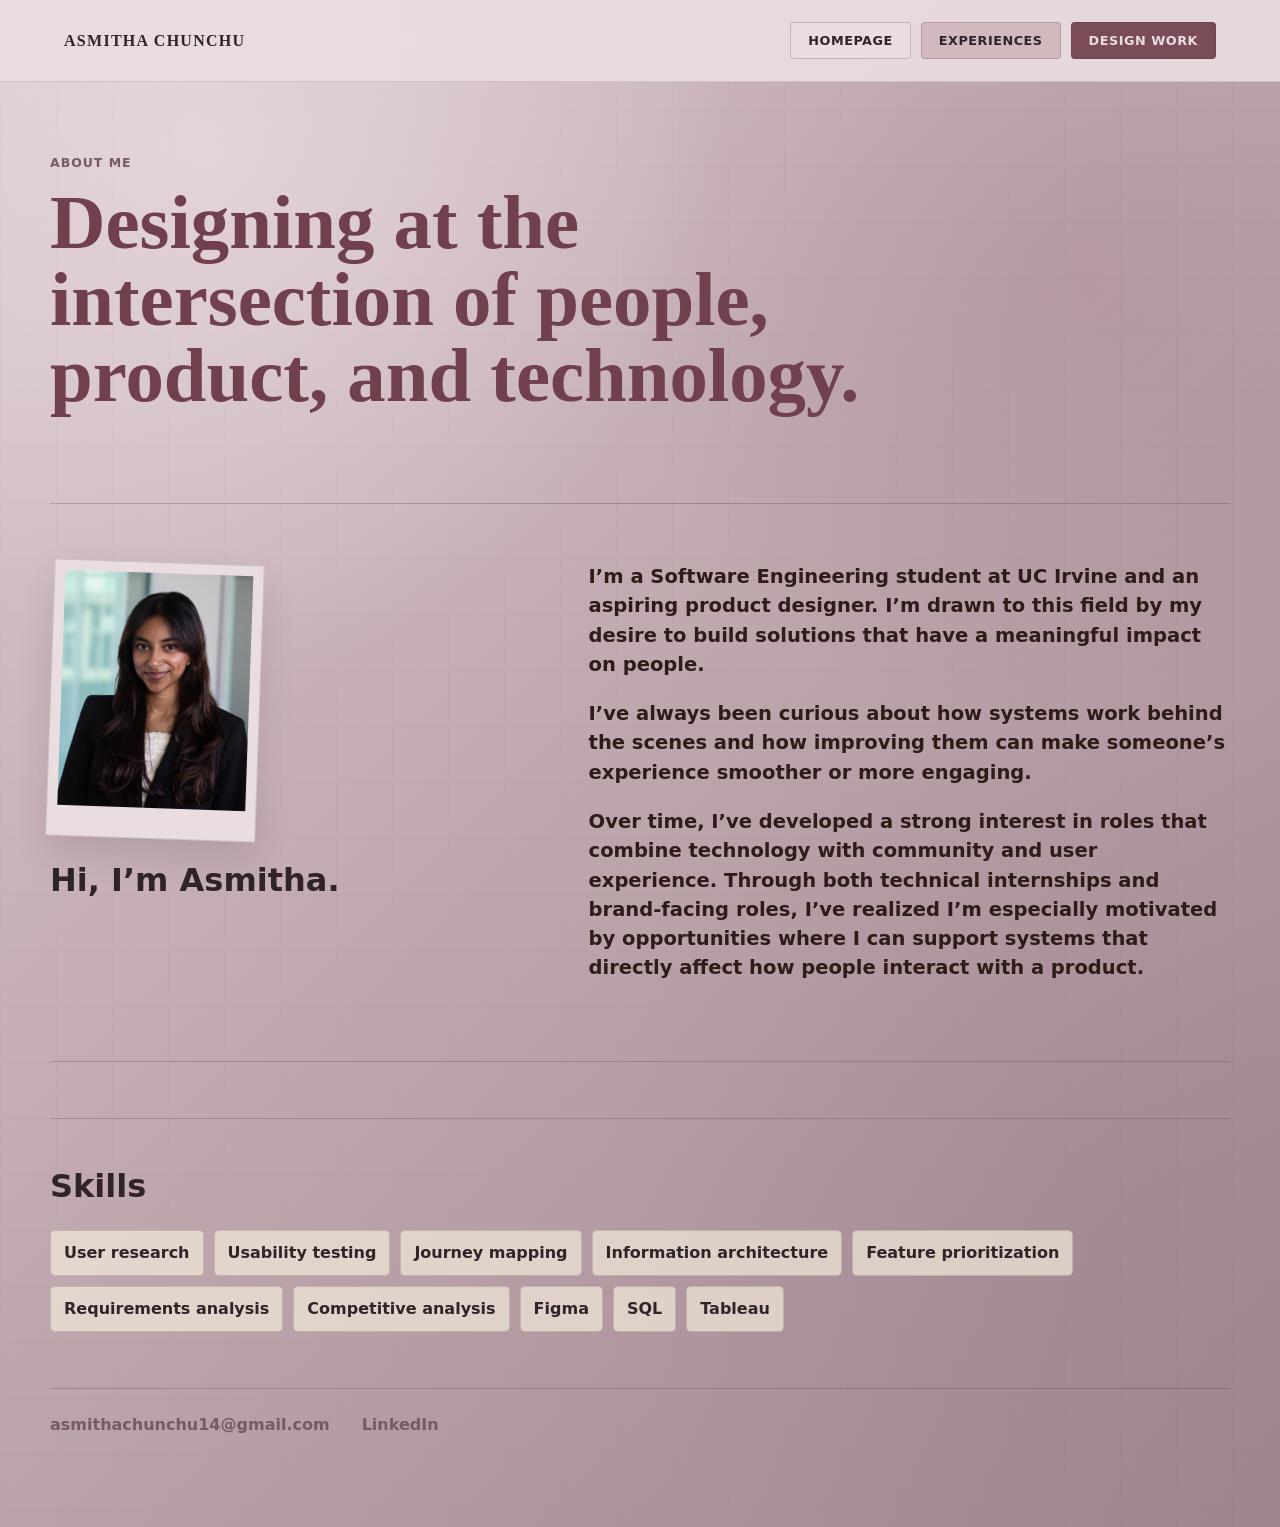
==== about.html @ ef776d5c "Initial portfolio site" ====
<!doctype html>
<html lang="en">
  <head>
    <meta charset="utf-8">
    <meta name="viewport" content="width=device-width, initial-scale=1">
    <title>About Me | Asmitha Chunchu</title>
    <meta name="description" content="About Asmitha Chunchu, product designer and software engineering student.">
    <link rel="stylesheet" href="styles.css">
  </head>
  <body>
    <header class="site-header" aria-label="Primary navigation">
      <a class="brand" href="index.html">Asmitha Chunchu</a>
      <nav>
        <a href="index.html">Homepage</a>
        <a href="experiences.html">Experiences</a>
        <a href="gallery.html">Design Work</a>
      </nav>
    </header>

    <main class="page-shell">
      <section class="page-hero">
        <p class="eyebrow">About Me</p>
        <h1>Designing at the intersection of people, product, and technology.</h1>
      </section>

      <section class="two-column">
        <div class="about-intro">
          <figure class="about-photo">
            <img src="assets/asmitha-chunchu-headshot.jpg" alt="Headshot of Asmitha Chunchu.">
          </figure>
          <h2>Hi, I’m Asmitha.</h2>
        </div>
        <div class="stacked-copy">
          <p>
            I’m a Software Engineering student at UC Irvine and an aspiring product designer. I’m drawn to this field
            by my desire to build solutions that have a meaningful impact on people.
          </p>
          <p>
            I’ve always been curious about how systems work behind the scenes and how improving them can make
            someone’s experience smoother or more engaging.
          </p>
          <p>
            Over time, I’ve developed a strong interest in roles that combine technology with community and user
            experience. Through both technical internships and brand-facing roles, I’ve realized I’m especially
            motivated by opportunities where I can support systems that directly affect how people interact with a
            product.
          </p>
        </div>
      </section>

      <section class="content-band">
        <h2>Skills</h2>
        <div class="skill-grid" aria-label="Skills">
          <span>User research</span>
          <span>Usability testing</span>
          <span>Journey mapping</span>
          <span>Information architecture</span>
          <span>Feature prioritization</span>
          <span>Requirements analysis</span>
          <span>Competitive analysis</span>
          <span>Figma</span>
          <span>SQL</span>
          <span>Tableau</span>
        </div>
      </section>

      <section class="contact-line" aria-label="Contact links">
        <a href="mailto:asmithachunchu14@gmail.com">asmithachunchu14@gmail.com</a>
        <a href="https://linkedin.com/in/asmithachunchu/">LinkedIn</a>
      </section>
    </main>
  </body>
</html>
---- styles.css ----
:root {
  --ink: #30242a;
  --muted: #765b64;
  --paper: #d2bec2;
  --panel: #eadde0;
  --folder: #bfa1a8;
  --line: #92727b;
  --tab-one: #eadde0;
  --tab-two: #b48d96;
  --tab-three: #806a72;
  --cherry: #70404c;
  --display: Didot, "Bodoni 72 Display", "Bodoni 72", "Bodoni 72 Oldstyle", Georgia, ui-serif, serif;
  --sage: #777061;
  --blue: #aa99a0;
  --coral: #9d6672;
  --pink: #b48d96;
  --tape: rgba(74, 47, 58, 0.26);
  --cream: #eadde0;
  --espresso: #30242a;
  --taupe: #967984;
}

* {
  box-sizing: border-box;
}

html {
  min-height: 100%;
}

body {
  min-height: 100vh;
  margin: 0;
  background:
    radial-gradient(circle at 16% 10%, rgba(238, 226, 229, 0.58), transparent 30%),
    radial-gradient(circle at 84% 18%, rgba(133, 92, 103, 0.18), transparent 28%),
    radial-gradient(circle at 86% 78%, rgba(128, 106, 114, 0.14), transparent 31%),
    linear-gradient(90deg, rgba(58, 54, 39, 0.018) 1px, transparent 1px),
    linear-gradient(0deg, rgba(58, 54, 39, 0.014) 1px, transparent 1px),
    linear-gradient(135deg, #dccbd0 0%, #bfa7ae 48%, #9f858e 100%);
  background-size: auto, auto, auto, 56px 56px, 56px 56px, auto;
  color: var(--ink);
  font-family: Inter, ui-sans-serif, system-ui, -apple-system, BlinkMacSystemFont, "Segoe UI", sans-serif;
  font-weight: 520;
  line-height: 1.5;
}

body.experiences-page {
  background:
    radial-gradient(circle at 14% 14%, rgba(238, 226, 229, 0.5), transparent 28%),
    radial-gradient(circle at 82% 20%, rgba(133, 92, 103, 0.16), transparent 30%),
    radial-gradient(circle at 78% 82%, rgba(109, 69, 82, 0.18), transparent 34%),
    linear-gradient(120deg, rgba(205, 179, 186, 0.52), rgba(222, 207, 211, 0.86) 48%, rgba(145, 119, 128, 0.42)),
    linear-gradient(90deg, rgba(58, 54, 39, 0.018) 1px, transparent 1px),
    linear-gradient(0deg, rgba(58, 54, 39, 0.014) 1px, transparent 1px),
    #cdbbc1;
  background-size: auto, auto, auto, auto, 56px 56px, 56px 56px, auto;
}

body.experiences-page::before {
  position: fixed;
  inset: 0;
  z-index: -1;
  pointer-events: none;
  background:
    linear-gradient(90deg, rgba(234, 221, 224, 0.3), transparent 22%, rgba(128, 106, 114, 0.06) 78%),
    repeating-linear-gradient(0deg, rgba(43, 27, 23, 0.026) 0 1px, transparent 1px 6px);
  mix-blend-mode: multiply;
  content: "";
}

a {
  color: inherit;
  text-decoration: none;
}

.site-header {
  position: fixed;
  z-index: 10;
  top: 0;
  left: 0;
  right: 0;
  display: flex;
  align-items: center;
  justify-content: space-between;
  gap: 24px;
  padding: 22px clamp(22px, 5vw, 72px);
  background: rgba(234, 221, 224, 0.92);
  border-bottom: 1px solid rgba(58, 54, 39, 0.14);
  backdrop-filter: blur(18px);
}

.brand {
  font-family: var(--display);
  font-size: 1rem;
  font-weight: 900;
  letter-spacing: 0.08em;
  text-transform: uppercase;
}

nav {
  display: flex;
  align-items: center;
  justify-content: flex-end;
  gap: 10px;
  color: var(--ink);
  font-family: Inter, ui-sans-serif, system-ui, -apple-system, BlinkMacSystemFont, "Segoe UI", sans-serif;
  font-size: 0.8rem;
  font-weight: 660;
  letter-spacing: 0.04em;
  text-transform: uppercase;
}

nav a {
  position: relative;
  min-height: 34px;
  display: inline-flex;
  align-items: center;
  padding: 8px 17px;
  border: 1px solid rgba(58, 54, 39, 0.22);
  border-radius: 4px;
  background: rgba(234, 221, 224, 0.66);
  white-space: nowrap;
}

nav a[href="index.html"] {
  background: rgba(234, 221, 224, 0.74);
}

nav a[href="experiences.html"] {
  background: rgba(180, 141, 150, 0.42);
}

nav a[href="gallery.html"] {
  background: rgba(112, 64, 76, 0.92);
}

nav a[href="gallery.html"] {
  color: var(--cream);
}

nav a::after {
  display: none;
}

nav a:hover,
nav a.active {
  transform: translateY(-1px);
  filter: brightness(1.06);
}

.home-shell {
  width: 100%;
  margin: 0 auto;
  padding: 74px 0 72px;
}

.home-intro {
  position: relative;
  display: grid;
  grid-template-columns: minmax(0, 1.18fr) minmax(280px, 0.72fr);
  align-items: center;
  justify-content: center;
  gap: clamp(14px, 2vw, 28px);
  min-height: clamp(500px, calc(72vh - 58px), 640px);
  padding: clamp(42px, 5vw, 66px) clamp(24px, 6vw, 82px) clamp(38px, 5vw, 62px);
  isolation: isolate;
  overflow: hidden;
}

.home-intro::after {
  position: absolute;
  z-index: 2;
  left: clamp(24px, 7vw, 96px);
  right: clamp(24px, 7vw, 96px);
  top: clamp(26px, 4vw, 52px);
  bottom: clamp(22px, 4vw, 48px);
  height: auto;
  border-top: 1px solid rgba(154, 109, 101, 0.2);
  border-bottom: 1px solid rgba(154, 109, 101, 0.2);
  background: transparent;
  content: "";
}

.home-intro::before {
  position: absolute;
  z-index: 1;
  right: clamp(18px, 6vw, 96px);
  bottom: clamp(52px, 8vw, 108px);
  width: clamp(260px, 32vw, 470px);
  aspect-ratio: 1;
  border-radius: 52% 48% 48% 52%;
  background:
    radial-gradient(circle at 35% 28%, rgba(241, 234, 220, 0.62), transparent 28%),
    rgba(169, 111, 80, 0.18);
  content: "";
}

.intro-copy {
  position: relative;
  z-index: 4;
  grid-column: auto;
  max-width: 760px;
  min-width: 0;
  align-self: center;
  display: grid;
  align-content: start;
  padding: 0;
  border: 0;
  background: transparent;
  box-shadow: none;
  backdrop-filter: none;
}

.hero-kicker {
  margin: 0 0 16px;
  color: #8a685e;
  font-size: 0.72rem;
  font-weight: 850;
  letter-spacing: 0.18em;
  text-transform: uppercase;
}

.intro-copy h1 {
  margin: 0;
  font-family: var(--display);
  font-size: clamp(3.65rem, 6.8vw, 7.75rem);
  font-weight: 620;
  line-height: 0.84;
  letter-spacing: 0;
  text-transform: uppercase;
  color: var(--cherry);
  white-space: normal;
  text-wrap: balance;
}

.title-line {
  width: fit-content;
  margin: 14px 0 0;
  padding: 8px 0;
  color: #8a685e;
  font-family: Inter, ui-sans-serif, system-ui, -apple-system, BlinkMacSystemFont, "Segoe UI", sans-serif;
  font-size: clamp(1rem, 1.6vw, 1.32rem);
  font-weight: 760;
  letter-spacing: 0.18em;
  text-transform: uppercase;
}

.intro-about {
  display: grid;
  grid-template-columns: repeat(2, minmax(220px, 1fr));
  gap: clamp(14px, 2vw, 26px);
  max-width: none;
  margin: clamp(20px, 3vw, 34px) 0 0;
  padding: clamp(18px, 2.4vw, 26px) clamp(22px, 3vw, 34px);
  border: 1px solid rgba(244, 239, 231, 0.28);
  border-radius: 0 80px 0 0;
  background:
    linear-gradient(135deg, rgba(154, 109, 101, 0.9), rgba(116, 123, 95, 0.42)),
    rgba(154, 109, 101, 0.82);
  color: var(--cream);
  box-shadow: 13px 16px 30px rgba(42, 35, 24, 0.16);
}

.intro-about p {
  margin: 0;
  color: rgba(244, 239, 231, 0.94);
  font-size: clamp(0.92rem, 1.08vw, 1rem);
  font-weight: 620;
  overflow-wrap: normal;
  word-break: normal;
}

.headshot-polaroid {
  position: relative;
  z-index: 3;
  grid-column: auto;
  justify-self: center;
  align-self: center;
  width: min(375px, 30vw);
  min-width: 300px;
  margin: 0;
  padding: 0;
  overflow: hidden;
  background: transparent;
  border: 0;
  border-radius: 44% 44% 44% 8px;
  box-shadow: 0 18px 36px rgba(49, 40, 35, 0.16);
  transform: rotate(0deg);
  display: flex;
}

.headshot-polaroid::before {
  display: none;
}

.headshot-polaroid img {
  width: 100%;
  height: 100%;
  min-height: clamp(370px, 46vh, 510px);
  display: block;
  object-fit: cover;
  object-position: 50% 22%;
  border-radius: inherit;
}

.hero-visual-collage {
  position: absolute;
  z-index: 1;
  left: 50%;
  top: 0;
  bottom: 0;
  width: 100vw;
  transform: translateX(-50%);
  pointer-events: none;
  overflow: hidden;
  background:
    linear-gradient(90deg, rgba(241, 234, 220, 0.58) 0 49%, rgba(169, 111, 80, 0.08) 49% 51%, transparent 51%),
    radial-gradient(ellipse at 16% 92%, rgba(116, 123, 95, 0.14) 0 17%, transparent 45%),
    radial-gradient(ellipse at 88% 24%, rgba(241, 234, 220, 0.5) 0 18%, transparent 44%),
    radial-gradient(ellipse at 80% 82%, rgba(185, 144, 127, 0.2) 0 16%, transparent 43%),
    linear-gradient(180deg, rgba(241, 234, 220, 0.34), transparent 42%),
    linear-gradient(135deg, #ddd3c0 0%, #c9b89c 52%, #b8ad94 100%);
  filter: none;
  opacity: 1;
}

.hero-visual-collage::before {
  position: absolute;
  left: 7%;
  right: 7%;
  top: 11%;
  bottom: 12%;
  border: 1px solid rgba(154, 109, 101, 0.16);
  border-radius: 0;
  background:
    radial-gradient(circle at 14% 22%, rgba(169, 111, 80, 0.16) 0 2px, transparent 3px) 0 0 / 42px 42px,
    linear-gradient(115deg, transparent 0 48%, rgba(154, 109, 101, 0.08) 48.2% 48.55%, transparent 48.75%);
  opacity: 0.62;
  content: "";
}

.hero-visual-collage::after {
  position: absolute;
  inset: 0;
  background:
    radial-gradient(circle at 50% 50%, transparent 0 42%, rgba(43, 38, 27, 0.05) 100%),
    linear-gradient(90deg, rgba(116, 123, 95, 0.07), transparent 22%, transparent 78%, rgba(200, 164, 173, 0.16));
  content: "";
}

.collage-cut {
  position: absolute;
  z-index: 2;
  display: none;
  background-repeat: no-repeat;
  filter: sepia(0.18) saturate(0.9) contrast(0.94);
  mix-blend-mode: soft-light;
  pointer-events: none;
  transform: rotate(var(--r, 0deg)) scale(var(--s, 1));
  transform-origin: center;
}

.cut-ribbon,
.cut-swan,
.cut-wax,
.cut-orchid,
.cut-button,
.cut-hibiscus,
.cut-clip,
.cut-kiss {
  background-image: url("assets/vintage-cream-elements.png");
  background-size: 960px auto;
}

.cut-bow,
.cut-lips,
.cut-pomegranate,
.cut-cherries,
.cut-phone,
.cut-camera,
.cut-heart,
.cut-dice,
.cut-film,
.cut-star,
.cut-record,
.cut-lipstick {
  background-image: url("assets/vintage-red-elements.png");
  background-size: 980px auto;
}

.cut-ribbon {
  left: -1vw;
  top: -4%;
  width: 240px;
  height: 335px;
  background-position: -18px -8px;
  opacity: 0.3;
  --s: 1.12;
  --r: -12deg;
}

.cut-swan {
  left: 27vw;
  top: 3%;
  width: 235px;
  height: 150px;
  background-position: -255px -28px;
  opacity: 0.2;
  --s: 1.08;
  --r: 5deg;
}

.cut-wax {
  right: 16vw;
  top: -1%;
  width: 170px;
  height: 175px;
  background-position: -702px -34px;
  opacity: 0.32;
  --s: 1.1;
  --r: 8deg;
}

.cut-orchid {
  right: -1vw;
  top: 14%;
  width: 310px;
  height: 292px;
  background-position: -514px -266px;
  opacity: 0.4;
  --s: 1.08;
  --r: -7deg;
}

.cut-button {
  left: 5vw;
  bottom: 16%;
  width: 160px;
  height: 160px;
  background-position: -45px -546px;
  opacity: 0.46;
  --s: 1.12;
  --r: 10deg;
}

.cut-hibiscus {
  left: 32vw;
  bottom: -1%;
  width: 250px;
  height: 200px;
  background-position: -338px -538px;
  opacity: 0.38;
  --s: 1.1;
  --r: -8deg;
}

.cut-clip {
  right: 32vw;
  bottom: 3%;
  width: 158px;
  height: 190px;
  background-position: -480px -750px;
  opacity: 0.28;
  --s: 1.12;
  --r: 9deg;
}

.cut-kiss {
  right: 7vw;
  bottom: 6%;
  width: 220px;
  height: 150px;
  background-position: -664px -868px;
  opacity: 0.32;
  --s: 1.08;
  --r: -5deg;
}

.cut-bow {
  left: 12vw;
  top: 10%;
  width: 270px;
  height: 135px;
  background-position: -120px -176px;
  opacity: 0.5;
  --s: 1.08;
  --r: -9deg;
}

.cut-lips {
  left: 43vw;
  top: 4%;
  width: 180px;
  height: 116px;
  background-position: -396px -20px;
  opacity: 0.4;
  --s: 1.06;
  --r: 7deg;
}

.cut-pomegranate {
  right: 2vw;
  top: 2%;
  width: 170px;
  height: 145px;
  background-position: -718px -22px;
  opacity: 0.38;
  --s: 1.08;
  --r: 5deg;
}

.cut-cherries {
  left: 54vw;
  bottom: 7%;
  width: 156px;
  height: 140px;
  background-position: -355px -745px;
  opacity: 0.33;
  --s: 1.1;
  --r: -3deg;
}

.cut-phone {
  right: 19vw;
  bottom: 4%;
  width: 225px;
  height: 175px;
  background-position: -376px -1328px;
  opacity: 0.44;
  --s: 1.12;
  --r: 7deg;
}

.cut-camera {
  right: 3vw;
  bottom: 25%;
  width: 170px;
  height: 110px;
  background-position: -685px -1018px;
  opacity: 0.38;
  --s: 1.08;
  --r: -8deg;
}

.cut-heart {
  left: 1vw;
  top: 31%;
  width: 180px;
  height: 180px;
  background-position: -20px -22px;
  opacity: 0.45;
  --s: 1.12;
  --r: -6deg;
}

.cut-dice {
  left: 10vw;
  bottom: 8%;
  width: 170px;
  height: 170px;
  background-position: -384px -590px;
  opacity: 0.42;
  --s: 1.12;
  --r: 13deg;
}

.cut-film {
  left: -1vw;
  bottom: -2%;
  width: 245px;
  height: 220px;
  background-position: -6px -858px;
  opacity: 0.38;
  --s: 1.08;
  --r: -3deg;
}

.cut-star {
  right: 39vw;
  top: 29%;
  width: 150px;
  height: 130px;
  background-position: -442px -701px;
  opacity: 0.4;
  --s: 1.08;
  --r: 12deg;
}

.cut-record {
  right: 0;
  bottom: -3%;
  width: 205px;
  height: 205px;
  background-position: -690px -1336px;
  opacity: 0.27;
  --s: 1.08;
  --r: -8deg;
}

.cut-lipstick {
  left: 21vw;
  bottom: 23%;
  width: 158px;
  height: 250px;
  background-position: -4px -304px;
  opacity: 0.28;
  --s: 1.08;
  --r: 5deg;
}

.cut-bow-two {
  left: 58vw;
  top: 38%;
  opacity: 0.28;
  --s: 0.82;
  --r: 11deg;
}

.cut-orchid-two {
  left: 18vw;
  bottom: -2%;
  top: auto;
  right: auto;
  opacity: 0.24;
  --s: 0.86;
  --r: 8deg;
}

.cut-lips-two {
  left: 3vw;
  top: 54%;
  opacity: 0.28;
  --s: 0.94;
  --r: -12deg;
}

.cut-button-two {
  right: 10vw;
  left: auto;
  bottom: 10%;
  opacity: 0.29;
  --s: 0.9;
  --r: -7deg;
}

.cut-cherries-two {
  left: 70vw;
  top: 18%;
  opacity: 0.44;
  --s: 0.9;
  --r: 13deg;
}

.cut-wax-two {
  left: 45vw;
  top: 38%;
  right: auto;
  opacity: 0.4;
  --s: 0.88;
  --r: -11deg;
}

.home-cards,
.home-links,
.home-contact {
  width: min(1160px, calc(100% - 44px));
  margin-left: auto;
  margin-right: auto;
}

.home-links,
.home-contact {
  margin-top: 0;
}

.home-about {
  display: grid;
  grid-template-columns: minmax(260px, 0.82fr) minmax(320px, 1fr);
  gap: clamp(28px, 6vw, 78px);
  padding: clamp(34px, 5vw, 58px) 0;
  border-top: 1px solid rgba(58, 54, 39, 0.28);
  border-bottom: 1px solid rgba(58, 54, 39, 0.28);
}

.home-about h2 {
  font-family: var(--display);
  font-size: clamp(1.9rem, 3.5vw, 3.15rem);
  font-weight: 620;
  line-height: 1.04;
  color: var(--cherry);
}

.home-cards {
  position: relative;
  display: grid;
  grid-template-columns: repeat(3, minmax(0, 1fr));
  gap: clamp(16px, 2vw, 24px);
  align-items: stretch;
  margin-top: -2px;
  padding: clamp(34px, 5vw, 56px) 0 clamp(34px, 5vw, 58px);
  background:
    radial-gradient(circle at 18% 18%, rgba(241, 234, 220, 0.7), transparent 28%),
    radial-gradient(circle at 82% 74%, rgba(116, 123, 95, 0.12), transparent 30%),
    linear-gradient(135deg, rgba(241, 234, 220, 0.8), rgba(199, 179, 151, 0.56) 56%, rgba(166, 172, 145, 0.52));
  box-shadow: 0 0 0 100vmax rgba(212, 201, 181, 0.72);
  clip-path: inset(0 -100vmax);
}

.home-cards::before {
  position: absolute;
  z-index: 0;
  left: 50%;
  bottom: clamp(-8px, 1vw, 12px);
  color: rgba(154, 109, 101, 0.08);
  content: "focus";
  font-family: var(--display);
  font-size: clamp(8rem, 18vw, 17rem);
  font-weight: 620;
  line-height: 0.72;
  pointer-events: none;
  transform: translateX(-50%);
}

.band-heading {
  grid-column: 1 / -1;
  position: relative;
  z-index: 1;
  display: grid;
  grid-template-columns: 1fr auto 1fr;
  gap: 18px;
  align-items: center;
  color: var(--cherry);
  margin-bottom: 0;
}

.band-heading span {
  height: 1px;
  background: rgba(154, 109, 101, 0.2);
}

.band-heading p {
  margin: 0;
  font-family: var(--display);
  font-size: clamp(1.1rem, 2vw, 1.7rem);
  font-weight: 400;
  letter-spacing: 0.18em;
  text-transform: uppercase;
}

.folder-card {
  position: relative;
  z-index: 1;
  min-height: 245px;
  display: grid;
  align-content: start;
  padding: clamp(22px, 2.6vw, 30px);
  border: 0;
  border-top: 1px solid rgba(154, 109, 101, 0.24);
  border-radius: 0;
  background: rgba(241, 234, 220, 0.46);
  color: var(--ink);
  box-shadow: none;
  overflow: hidden;
  backdrop-filter: blur(3px);
}

.folder-card:nth-child(2) {
  grid-column: auto;
  min-height: 245px;
}

.folder-card:nth-child(3) {
  grid-column: auto;
  align-self: stretch;
}

.folder-card:nth-child(4) {
  grid-column: auto;
  align-self: stretch;
}

.has-card-media {
  padding-right: 26px;
}

.card-object {
  display: none;
}

.card-object-note {
  aspect-ratio: 0.88;
  background:
    linear-gradient(90deg, rgba(43, 27, 23, 0.08) 1px, transparent 1px) 0 18px / 100% 16px,
    var(--panel);
  transform: rotate(-5deg);
}

.card-object-note::before {
  position: absolute;
  inset: 12px auto auto -18px;
  width: 62px;
  height: 88px;
  background: #a86542;
  z-index: -1;
  transform: rotate(-12deg);
  content: "";
}

.card-object-tv {
  width: clamp(82px, 9vw, 118px);
  aspect-ratio: 1.15;
  border-radius: 12px;
  background:
    radial-gradient(ellipse at 42% 50%, #efe1d1 0 39%, #1f1714 40% 52%, transparent 53%),
    linear-gradient(90deg, #1d1412 0 72%, #32241f 72% 100%);
  transform: rotate(3deg);
}

.card-object-tv::after {
  position: absolute;
  right: 11px;
  top: 28px;
  width: 12px;
  aspect-ratio: 1;
  border-radius: 50%;
  background: #b6926f;
  box-shadow: 0 22px 0 #b6926f;
  content: "";
}

.card-icon,
.link-icon {
  display: inline-grid;
  place-items: center;
  width: 42px;
  aspect-ratio: 1;
  margin-bottom: 18px;
  border: 1px solid rgba(63, 74, 52, 0.38);
  border-radius: 50%;
  background: rgba(63, 74, 52, 0.08);
  color: var(--cherry);
  font-family: var(--display);
  font-size: 1.15rem;
  font-weight: 700;
  line-height: 1;
}

.folder-card .card-icon {
  display: none;
}

.folder-card:nth-child(3) .card-icon {
  border-color: rgba(63, 74, 52, 0.38);
  background: rgba(63, 74, 52, 0.08);
  color: var(--cherry);
}

.folder-card::before {
  display: none;
}

.folder-card:nth-child(2),
.folder-card:nth-child(4) {
  background: rgba(241, 234, 220, 0.48);
  color: var(--ink);
}

.folder-card:nth-child(3) {
  background: rgba(185, 144, 127, 0.3);
  color: var(--ink);
}

.folder-card h2 {
  font-family: var(--display);
  font-size: clamp(1.55rem, 2.2vw, 2.45rem);
  font-weight: 620;
  letter-spacing: 0.02em;
  text-transform: none;
  line-height: 0.98;
  overflow-wrap: normal;
  word-break: normal;
}

.folder-card > p:not(.eyebrow):not(.role) {
  max-width: 100%;
  margin: 18px 0 0;
  color: rgba(37, 35, 24, 0.92);
  font-weight: 630;
  overflow-wrap: normal;
  word-break: normal;
}

.folder-card .eyebrow,
.folder-card .role {
  color: rgba(37, 35, 24, 0.86);
  font-weight: 780;
}

.folder-card:nth-child(2) > p:not(.eyebrow):not(.role),
.folder-card:nth-child(2) .eyebrow,
.folder-card:nth-child(2) .role {
  color: rgba(37, 35, 24, 0.92);
}

.folder-card:nth-child(4) > p:not(.eyebrow):not(.role),
.folder-card:nth-child(4) .eyebrow,
.folder-card:nth-child(4) .role {
  color: rgba(37, 35, 24, 0.92);
}

.folder-card:nth-child(2) .card-icon {
  border-color: rgba(45, 29, 24, 0.26);
  background: rgba(243, 234, 218, 0.28);
  color: var(--cherry);
}

.folder-card:nth-child(3) > p:not(.eyebrow):not(.role),
.folder-card:nth-child(3) .eyebrow,
.folder-card:nth-child(3) .role {
  color: rgba(37, 29, 19, 0.96);
}

.folder-card:nth-child(3) h2 {
  color: #2b2419;
}

.mini-skill-list {
  display: flex;
  flex-wrap: wrap;
  gap: 8px 12px;
  margin-top: 16px;
}

.mini-skill-list span {
  padding: 7px 0;
  border: 0;
  border-bottom: 1px solid rgba(154, 109, 101, 0.2);
  border-radius: 0;
  background: transparent;
  color: var(--ink);
  font-size: 0.86rem;
  font-weight: 820;
  white-space: normal;
}

.home-links {
  display: grid;
  grid-template-columns: minmax(260px, 1fr);
  justify-content: stretch;
  gap: clamp(20px, 4vw, 68px);
  border: 0;
  border-radius: 0;
  overflow: visible;
  position: relative;
  padding: clamp(18px, 3vw, 32px) 0 clamp(24px, 4vw, 40px);
}

.home-links::before {
  display: none;
}

.home-links a {
  display: grid;
  grid-template-columns: auto minmax(150px, 0.28fr) minmax(0, 1fr);
  align-items: center;
  gap: clamp(14px, 3vw, 48px);
  min-height: 76px;
  padding: 18px 0;
  border: 0;
  border-top: 1px solid rgba(154, 109, 101, 0.22);
  border-bottom: 1px solid rgba(154, 109, 101, 0.22);
  border-radius: 0;
  background: transparent;
}

.home-links .link-icon {
  margin-bottom: 0;
}

.home-links a:first-child {
  border-radius: 0;
}

.home-links a:last-child {
  border-left: 0;
  border-radius: 0;
}

.home-links a:hover {
  transform: translateY(-2px);
}

.home-links span {
  font-family: Inter, ui-sans-serif, system-ui, -apple-system, BlinkMacSystemFont, "Segoe UI", sans-serif;
  font-size: 0.8rem;
  font-weight: 860;
  letter-spacing: 0.08em;
  text-transform: uppercase;
  color: var(--cherry);
}

.home-links strong {
  max-width: 100%;
  font-family: var(--display);
  font-size: clamp(1.35rem, 2vw, 1.8rem);
  font-weight: 660;
  letter-spacing: 0.03em;
  line-height: 1.1;
  text-wrap: balance;
}

.home-contact {
  display: grid;
  grid-template-columns: minmax(240px, 0.75fr) minmax(320px, 1fr);
  gap: clamp(24px, 6vw, 72px);
  padding: clamp(28px, 4vw, 48px) 0;
  border-top: 0;
  background: #8d6259;
  box-shadow: 0 0 0 100vmax #8d6259;
  clip-path: inset(0 -100vmax);
  color: var(--cream);
}

.home-contact h2 {
  font-family: var(--display);
  font-size: clamp(2rem, 4vw, 3.4rem);
  font-weight: 600;
  letter-spacing: 0.06em;
  text-transform: uppercase;
}

.contact-list {
  display: grid;
  gap: 12px;
  align-content: center;
}

.contact-list a {
  display: flex;
  align-items: center;
  gap: 12px;
  padding: 14px 0;
  border-bottom: 1px solid rgba(243, 234, 218, 0.24);
  color: var(--cream);
  font-weight: 820;
}

.contact-list span {
  display: inline-grid;
  place-items: center;
  width: 30px;
  aspect-ratio: 1;
  border: 1px solid rgba(243, 234, 218, 0.38);
  border-radius: 50%;
  color: var(--cream);
  font-size: 0.8rem;
  font-weight: 700;
  flex: 0 0 auto;
}

.contact-list a:hover {
  color: #d8c7b7;
}

.earth-home {
  width: 100%;
  padding-top: 78px;
  overflow: hidden;
}

.earth-poster {
  position: relative;
  display: grid;
  grid-template-columns: minmax(0, 0.78fr) minmax(270px, 0.38fr);
  grid-template-rows: auto minmax(190px, auto);
  gap: clamp(18px, 3vw, 38px);
  min-height: clamp(590px, calc(88vh - 78px), 760px);
  padding: clamp(34px, 5vw, 70px) clamp(22px, 6vw, 86px);
  background:
    radial-gradient(circle at 10% 18%, rgba(241, 234, 220, 0.82), transparent 27%),
    radial-gradient(circle at 82% 16%, rgba(154, 109, 101, 0.24), transparent 30%),
    radial-gradient(circle at 70% 82%, rgba(116, 123, 95, 0.16), transparent 30%),
    linear-gradient(135deg, #e1d7c9 0%, #cdb4aa 54%, #b8ad94 100%);
  isolation: isolate;
}

.earth-poster::before {
  position: absolute;
  inset: clamp(22px, 4vw, 48px) clamp(22px, 6vw, 86px);
  z-index: 0;
  border-top: 1px solid rgba(154, 109, 101, 0.24);
  border-bottom: 1px solid rgba(116, 123, 95, 0.2);
  background:
    radial-gradient(circle at 18% 20%, rgba(154, 109, 101, 0.16) 0 2px, transparent 3px) 0 0 / 42px 42px,
    linear-gradient(112deg, transparent 0 62%, rgba(116, 123, 95, 0.08) 62.1% 62.35%, transparent 62.55%);
  content: "";
  pointer-events: none;
}

.earth-poster::after {
  position: absolute;
  z-index: 0;
  right: clamp(-32px, -2vw, -16px);
  bottom: clamp(44px, 7vw, 88px);
  width: clamp(210px, 28vw, 390px);
  aspect-ratio: 1;
  border-radius: 48% 52% 45% 55%;
  background: rgba(154, 109, 101, 0.18);
  content: "";
}

.poster-meta,
.poster-title,
.poster-portrait,
.poster-about {
  position: relative;
  z-index: 1;
  min-width: 0;
}

.poster-meta {
  grid-column: 1 / -1;
  display: flex;
  flex-wrap: wrap;
  justify-content: space-between;
  gap: 10px 24px;
  color: #6b604c;
  font-size: 0.72rem;
  font-weight: 850;
  letter-spacing: 0.16em;
  text-transform: uppercase;
}

.poster-title {
  align-self: end;
  min-width: 0;
}

.poster-title h1 {
  margin: 0;
  color: #8d6259;
  font-family: var(--display);
  font-size: clamp(4.4rem, 9.2vw, 10rem);
  font-weight: 620;
  letter-spacing: 0;
  line-height: 0.78;
  text-transform: uppercase;
  text-wrap: balance;
}

.poster-title .title-line {
  margin-top: clamp(14px, 2vw, 22px);
  color: #6d7658;
}

.poster-portrait {
  grid-column: 2;
  grid-row: 2 / 4;
  align-self: center;
  justify-self: center;
  width: min(360px, 30vw);
  min-width: 270px;
  margin: 0;
  overflow: hidden;
  border-radius: 48% 48% 8px 8px;
  box-shadow: 0 22px 44px rgba(42, 35, 24, 0.18);
}

.poster-portrait img {
  display: block;
  width: 100%;
  height: clamp(420px, 56vh, 610px);
  object-fit: cover;
  object-position: 50% 20%;
}

.poster-about {
  grid-column: 1;
  align-self: end;
  display: grid;
  grid-template-columns: repeat(2, minmax(0, 1fr));
  gap: clamp(14px, 2.4vw, 30px);
  max-width: 820px;
  padding: clamp(18px, 2.6vw, 28px);
  background: rgba(141, 98, 89, 0.9);
  color: var(--cream);
}

.poster-about p {
  margin: 0;
  color: rgba(241, 234, 220, 0.94);
  font-size: clamp(0.94rem, 1.08vw, 1.02rem);
  font-weight: 620;
  overflow-wrap: break-word;
}

.earth-dossier {
  display: grid;
  grid-template-columns: 1.05fr 0.95fr;
  gap: 1px;
  width: min(1160px, calc(100% - 44px));
  margin: 0 auto;
  padding: clamp(28px, 5vw, 56px) 0;
}

.dossier-panel {
  min-width: 0;
  min-height: 210px;
  display: grid;
  align-content: start;
  gap: 12px;
  padding: clamp(22px, 3vw, 34px);
  border-top: 1px solid rgba(154, 109, 101, 0.24);
  background: rgba(241, 234, 220, 0.58);
  color: var(--ink);
}

.dossier-work {
  grid-row: span 2;
  min-height: 360px;
  align-content: end;
  background:
    linear-gradient(135deg, rgba(141, 98, 89, 0.94), rgba(170, 123, 114, 0.82)),
    #8d6259;
  color: var(--cream);
}

.dossier-role {
  background: rgba(199, 179, 151, 0.48);
}

.dossier-focus {
  background: rgba(116, 123, 95, 0.28);
}

.dossier-toolkit {
  grid-column: 1 / -1;
  min-height: 0;
  background: rgba(154, 109, 101, 0.2);
}

.dossier-panel h2 {
  margin: 0;
  font-family: var(--display);
  font-size: clamp(1.7rem, 3vw, 3rem);
  font-weight: 620;
  line-height: 1;
  color: inherit;
  text-wrap: balance;
}

.dossier-panel p {
  margin: 0;
  max-width: 58ch;
  color: rgba(41, 38, 29, 0.92);
  font-weight: 620;
}

.dossier-work p,
.dossier-work span {
  color: rgba(241, 234, 220, 0.9);
}

.dossier-work span {
  margin-top: 12px;
  font-size: 0.78rem;
  font-weight: 850;
  letter-spacing: 0.1em;
  text-transform: uppercase;
}

.dossier-toolkit .mini-skill-list {
  display: grid;
  grid-template-columns: repeat(3, minmax(0, 1fr));
  gap: 10px 18px;
  margin: 0;
}

.earth-contact {
  display: flex;
  flex-wrap: wrap;
  align-items: center;
  justify-content: center;
  gap: 12px clamp(18px, 4vw, 54px);
  padding: clamp(24px, 4vw, 42px) 22px;
  background: #8d6259;
  color: var(--cream);
}

.earth-contact p {
  margin: 0;
  font-family: var(--display);
  font-size: clamp(1.4rem, 2.6vw, 2.6rem);
  font-weight: 620;
}

.earth-contact a {
  font-weight: 780;
  overflow-wrap: anywhere;
}

.royal-home {
  width: 100%;
  padding-top: 78px;
  background:
    radial-gradient(circle at 12% 8%, rgba(180, 141, 150, 0.28), transparent 34%),
    radial-gradient(circle at 86% 20%, rgba(112, 64, 76, 0.2), transparent 30%),
    linear-gradient(180deg, #eadde0 0%, #cbb5bc 44%, #e2d2d7 100%);
  color: #2a261d;
  overflow: hidden;
}

.royal-home h1,
.royal-home h2,
.royal-home p {
  overflow-wrap: break-word;
  word-break: normal;
}

.royal-hero {
  position: relative;
  display: grid;
  grid-template-columns: minmax(0, 0.72fr) minmax(320px, 0.52fr);
  grid-template-rows: auto auto auto;
  column-gap: clamp(20px, 4vw, 70px);
  row-gap: clamp(14px, 2.2vw, 28px);
  min-height: clamp(560px, calc(82vh - 78px), 720px);
  padding: clamp(30px, 4vw, 54px) clamp(24px, 5vw, 64px) 0;
  background:
    linear-gradient(120deg, rgba(74, 47, 58, 0.04) 1px, transparent 1px),
    radial-gradient(circle at 88% 68%, rgba(180, 141, 150, 0.3), transparent 30%),
    radial-gradient(circle at 16% 76%, rgba(122, 120, 92, 0.12), transparent 26%),
    linear-gradient(180deg, rgba(239, 229, 232, 0.9) 0%, rgba(203, 181, 188, 0.9) 100%);
  background-size: 28px 28px, auto, auto, auto;
  isolation: isolate;
}

.royal-topline {
  grid-column: 1 / -1;
  display: grid;
  grid-template-columns: auto 1fr auto;
  align-items: start;
  gap: 18px;
  color: #765b64;
  font-size: 0.72rem;
  font-weight: 760;
  letter-spacing: 0.1em;
  text-transform: uppercase;
}

.royal-topline::before {
  order: 2;
  height: 1px;
  margin-top: 0.55rem;
  background: rgba(118, 91, 100, 0.34);
  content: "";
}

.royal-topline span:last-child {
  order: 3;
  max-width: 210px;
  text-align: right;
}

.royal-hero > h1 {
  grid-column: 1 / 2;
  position: relative;
  z-index: 1;
  margin: 0 0 0 clamp(18px, 2.8vw, 46px);
  max-width: 620px;
  color: #70404c;
  font-family: var(--display);
  font-size: clamp(4.4rem, 8.2vw, 8.7rem);
  font-weight: 620;
  letter-spacing: 0;
  line-height: 0.76;
  text-transform: uppercase;
  white-space: normal;
}

.royal-hero > h1 span {
  display: block;
  white-space: nowrap;
}

.royal-intro {
  position: relative;
  z-index: 3;
  align-self: start;
  max-width: 620px;
  margin-left: clamp(48px, 7vw, 112px);
  padding-top: 0;
}

.royal-intro::before {
  position: absolute;
  left: 0;
  top: 5.8rem;
  bottom: 3.8rem;
  width: 1px;
  background: rgba(112, 64, 76, 0.3);
  content: "";
}

.royal-intro .title-line {
  margin: 0 0 22px;
  padding: 0 0 14px;
  color: #967984;
  font-size: clamp(0.95rem, 1.4vw, 1.25rem);
  letter-spacing: 0.22em;
}

.royal-intro p:not(.title-line):not(.signature) {
  max-width: 470px;
  margin: 0 0 18px 28px;
  color: #2a261d;
  font-size: clamp(0.98rem, 1.3vw, 1.16rem);
  font-weight: 560;
  line-height: 1.45;
}

.royal-quick-notes {
  display: grid;
  grid-template-columns: repeat(2, minmax(0, 1fr));
  gap: 12px;
  margin: 24px 0 0 28px;
}

.royal-quick-notes p {
  min-width: 0;
  margin: 0;
  padding: 14px 16px;
  border: 1px solid rgba(112, 64, 76, 0.14);
  background: rgba(226, 199, 207, 0.62);
  color: #3d3228;
  font-size: 0.82rem;
  font-weight: 680;
  line-height: 1.35;
}

.royal-quick-notes span {
  display: block;
  margin-bottom: 5px;
  color: #967984;
  font-size: 0.68rem;
  font-weight: 840;
  letter-spacing: 0.12em;
  text-transform: uppercase;
}

.signature {
  margin: 0;
  color: #9d6672;
  font-family: "Snell Roundhand", "Brush Script MT", cursive;
  font-size: clamp(2rem, 4vw, 3.3rem);
  font-weight: 400;
  line-height: 1;
}

.royal-portrait {
  position: relative;
  z-index: 2;
  grid-column: 2;
  grid-row: 2 / 4;
  align-self: center;
  justify-self: start;
  width: min(430px, 34vw);
  min-width: 320px;
  margin: clamp(-44px, -3.2vw, -24px) 0 0;
  overflow: hidden;
  border-radius: 50% 50% 0 0;
  background:
    radial-gradient(circle at 50% 88%, rgba(241, 234, 220, 0.12), transparent 34%),
    #70404c;
}

.royal-portrait::before {
  position: absolute;
  inset: 12% -8% 0;
  z-index: 0;
  border-radius: 50% 50% 0 0;
  background: rgba(112, 64, 76, 0.9);
  content: "";
}

.royal-portrait::after {
  position: absolute;
  right: 8%;
  top: 28%;
  width: 36%;
  height: 48%;
  border-right: 1px solid rgba(241, 234, 220, 0.28);
  border-radius: 50%;
  content: "";
  pointer-events: none;
}

.royal-portrait img {
  position: relative;
  z-index: 1;
  display: block;
  width: 100%;
  height: clamp(430px, 55vh, 585px);
  object-fit: cover;
  object-position: 50% 6%;
}

.royal-featured {
  display: grid;
  grid-template-columns: repeat(3, minmax(0, 1fr));
  gap: clamp(16px, 2.5vw, 30px);
  padding: clamp(26px, 4vw, 44px) clamp(24px, 5vw, 64px) clamp(32px, 4.5vw, 52px);
  background:
    radial-gradient(circle at 12% 18%, rgba(247, 236, 230, 0.12), transparent 28%),
    linear-gradient(135deg, #70404c 0%, #84606a 100%);
  color: #f7eaf0;
}

.royal-band-title {
  grid-column: 1 / -1;
  display: grid;
  grid-template-columns: 1fr auto 1fr;
  align-items: center;
  gap: 18px;
  color: #eadde0;
}

.royal-band-title span {
  height: 1px;
  background: rgba(247, 234, 240, 0.32);
}

.royal-band-title p {
  margin: 0;
  font-family: var(--display);
  font-size: clamp(1rem, 1.8vw, 1.55rem);
  letter-spacing: 0.22em;
  text-transform: uppercase;
}

.royal-work-card {
  min-width: 0;
  display: grid;
  gap: 8px;
  color: inherit;
}

.royal-work-card img {
  width: 100%;
  aspect-ratio: 1.8 / 1;
  display: block;
  object-fit: cover;
  border: 1px solid rgba(247, 236, 230, 0.28);
}

.pacsun-work-card img {
  object-fit: contain;
  object-position: center;
  background: #eadde0;
}

.royal-work-card p,
.royal-work-card h2,
.royal-work-card span {
  margin: 0;
}

.royal-work-card p,
.royal-work-card span {
  color: rgba(247, 234, 240, 0.8);
  font-size: 0.72rem;
  font-weight: 760;
  letter-spacing: 0.1em;
  text-transform: uppercase;
}

.royal-work-card h2 {
  color: #fff7fa;
  font-family: var(--display);
  font-size: clamp(1.25rem, 2.2vw, 2.05rem);
  font-weight: 560;
  line-height: 1;
}

.royal-details {
  display: grid;
  grid-template-columns: minmax(300px, 0.82fr) minmax(0, 1.18fr);
  gap: clamp(22px, 4vw, 52px);
  align-items: center;
  padding: clamp(28px, 4vw, 46px) clamp(24px, 5vw, 64px);
  background:
    radial-gradient(circle at 94% 12%, rgba(128, 106, 114, 0.1), transparent 28%),
    linear-gradient(180deg, #e8d8dc 0%, #d0bdc3 100%);
}

.royal-details-copy {
  min-width: 0;
}

.royal-kicker {
  margin: 0 0 14px;
  color: #9d6672;
  font-size: 0.72rem;
  font-weight: 820;
  letter-spacing: 0.18em;
  text-transform: uppercase;
}

.royal-details-copy h2 {
  max-width: 560px;
  margin: 0;
  color: #30242a;
  font-family: var(--display);
  font-size: clamp(1.9rem, 3.2vw, 3.45rem);
  font-weight: 580;
  line-height: 1;
}

.royal-strength-grid {
  min-width: 0;
  display: grid;
  grid-template-columns: repeat(3, minmax(0, 1fr));
  gap: 1px;
  border: 1px solid rgba(112, 64, 76, 0.16);
  background: rgba(112, 64, 76, 0.16);
}

.royal-strength-grid article {
  display: grid;
  align-content: start;
  gap: 12px;
  min-height: 178px;
  padding: clamp(18px, 2.5vw, 26px);
  background: rgba(245, 235, 238, 0.66);
}

.royal-strength-grid span {
  display: grid;
  place-items: center;
  width: 42px;
  aspect-ratio: 1;
  border: 1px solid rgba(150, 121, 132, 0.36);
  border-radius: 50%;
  color: #70404c;
  font-family: var(--display);
  font-size: 0.95rem;
  background: rgba(180, 141, 150, 0.16);
}

.royal-strength-grid h3,
.royal-strength-grid p {
  margin: 0;
}

.royal-strength-grid h3 {
  color: #70404c;
  font-family: var(--display);
  font-size: clamp(1.35rem, 2.2vw, 2rem);
  font-weight: 620;
  line-height: 1;
}

.royal-strength-grid p {
  color: rgba(48, 36, 42, 0.84);
  font-size: 0.92rem;
  font-weight: 620;
  line-height: 1.48;
}

.royal-toolkit {
  display: grid;
  grid-template-columns: minmax(180px, 0.28fr) minmax(0, 1fr);
  gap: clamp(22px, 4vw, 54px);
  align-items: center;
  padding: 20px clamp(24px, 5vw, 64px);
  border-top: 1px solid rgba(112, 64, 76, 0.18);
  border-bottom: 1px solid rgba(112, 64, 76, 0.18);
  background: #d1c0c5;
  color: #70404c;
}

.royal-toolkit-title {
  display: grid;
  grid-template-columns: minmax(32px, 1fr) auto;
  gap: 14px;
  align-items: center;
}

.royal-toolkit-title span {
  height: 1px;
  background: rgba(112, 64, 76, 0.26);
}

.royal-toolkit-title p {
  margin: 0;
  font-family: var(--display);
  font-size: clamp(1.35rem, 2.3vw, 2.2rem);
  letter-spacing: 0.14em;
  text-transform: uppercase;
}

.royal-skill-list {
  display: flex;
  flex-wrap: wrap;
  justify-content: flex-start;
  gap: 9px;
  margin-top: 22px;
}

.royal-skill-list p {
  margin: 0;
  padding: 9px 14px;
  border: 1px solid rgba(112, 64, 76, 0.18);
  border-radius: 999px;
  background: rgba(232, 219, 223, 0.7);
  color: #30242a;
  font-size: 0.78rem;
  font-weight: 780;
  letter-spacing: 0.08em;
  text-transform: uppercase;
}

.royal-contact {
  display: grid;
  grid-template-columns: minmax(260px, 0.85fr) minmax(320px, 1fr);
  gap: clamp(28px, 5vw, 74px);
  padding: clamp(34px, 5vw, 60px) clamp(24px, 5vw, 64px);
  background: linear-gradient(135deg, #70404c 0%, #56313d 100%);
  color: #f7eaf0;
}

.royal-contact h2 {
  margin: 10px 0 0;
  max-width: 520px;
  color: #fff7fa;
  font-family: var(--display);
  font-size: clamp(2rem, 4vw, 3.7rem);
  font-weight: 560;
  line-height: 0.98;
}

.royal-contact .contact-list a,
.royal-contact .contact-list span {
  color: #f7eaf0;
}

.page-shell {
  width: min(1180px, calc(100% - 44px));
  margin: 0 auto;
  padding: 154px 0 90px;
}

.page-hero {
  max-width: 900px;
  padding-bottom: clamp(46px, 7vw, 88px);
}

.eyebrow,
.date {
  margin: 0 0 12px;
  color: var(--muted);
  font-size: 0.78rem;
  font-weight: 840;
  letter-spacing: 0.08em;
  text-transform: uppercase;
}

h1,
h2,
h3,
p {
  overflow-wrap: anywhere;
}

.page-hero h1 {
  margin: 0;
  font-family: var(--display);
  font-size: clamp(2.7rem, 6vw, 5.5rem);
  font-weight: 650;
  line-height: 1;
  letter-spacing: 0;
  color: var(--cherry);
}

h2 {
  margin: 0;
  font-size: clamp(1.45rem, 2.5vw, 2.25rem);
  line-height: 1.12;
  letter-spacing: 0;
}

.two-column {
  display: grid;
  grid-template-columns: minmax(220px, 0.7fr) minmax(320px, 1fr);
  gap: clamp(30px, 7vw, 96px);
  padding: clamp(34px, 5vw, 58px) 0;
  border-top: 1px solid rgba(47, 35, 33, 0.22);
  border-bottom: 1px solid rgba(47, 35, 33, 0.22);
}

.about-intro {
  display: grid;
  align-content: start;
  gap: 24px;
}

.about-photo {
  width: min(210px, 70%);
  margin: 0;
  padding: 10px 10px 30px;
  background: var(--cream);
  border: 1px solid rgba(47, 35, 33, 0.14);
  box-shadow: 0 16px 34px rgba(47, 35, 33, 0.13);
  transform: rotate(2deg);
}

.about-photo img {
  width: 100%;
  aspect-ratio: 4 / 5;
  display: block;
  object-fit: cover;
  object-position: 50% 12%;
}

.stacked-copy p {
  margin: 0 0 20px;
  color: #2d1c18;
  font-size: clamp(1.05rem, 1.6vw, 1.22rem);
  font-weight: 600;
}

.content-band {
  margin-top: clamp(30px, 5vw, 56px);
  padding: clamp(30px, 5vw, 50px) 0 0;
  border-top: 1px solid rgba(47, 35, 33, 0.22);
}

.skill-grid {
  display: flex;
  flex-wrap: wrap;
  gap: 10px;
  margin-top: 26px;
}

.skill-grid span {
  padding: 10px 13px;
  border: 1px solid rgba(47, 35, 33, 0.18);
  border-radius: 5px;
  background: rgba(243, 234, 218, 0.7);
  color: var(--ink);
  font-weight: 700;
}

.contact-line {
  display: flex;
  flex-wrap: wrap;
  gap: 18px 32px;
  margin-top: clamp(30px, 5vw, 56px);
  padding-top: 24px;
  border-top: 1px solid rgba(47, 35, 33, 0.22);
  color: var(--muted);
  font-weight: 700;
}

.contact-line a:hover {
  color: var(--ink);
}

.timeline {
  border-top: 1px solid rgba(47, 35, 33, 0.22);
  border-bottom: 1px solid rgba(47, 35, 33, 0.22);
}

.works-experience {
  position: relative;
  display: grid;
  gap: 0;
  margin-top: clamp(42px, 7vw, 82px);
  padding: clamp(34px, 5vw, 58px) clamp(18px, 4vw, 44px);
  border-radius: 70px 0 70px 0;
  background:
    radial-gradient(circle at 88% 12%, rgba(200, 164, 173, 0.22), transparent 32%),
    linear-gradient(135deg, rgba(244, 239, 231, 0.56), rgba(172, 181, 163, 0.28));
  overflow: hidden;
}

.works-experience::before {
  position: absolute;
  right: clamp(-34px, -3vw, -18px);
  top: clamp(4px, 2vw, 26px);
  color: rgba(154, 109, 101, 0.08);
  content: "works";
  font-family: var(--display);
  font-size: clamp(6rem, 13vw, 13rem);
  line-height: 0.8;
  pointer-events: none;
}

.works-section-heading {
  position: relative;
  z-index: 1;
  display: grid;
  grid-template-columns: 1fr auto 1fr;
  gap: 18px;
  align-items: center;
  margin-bottom: clamp(10px, 2vw, 22px);
  color: #8a685e;
}

.works-section-heading span {
  height: 1px;
  background: rgba(154, 109, 101, 0.18);
}

.works-section-heading p {
  margin: 0;
  font-family: var(--display);
  font-size: clamp(1.2rem, 2vw, 1.8rem);
  font-weight: 560;
  letter-spacing: 0.16em;
  text-transform: uppercase;
}

.experience-item {
  position: relative;
  z-index: 1;
  display: grid;
  grid-template-columns: minmax(240px, 0.72fr) minmax(320px, 1fr);
  gap: clamp(28px, 6vw, 86px);
  padding: clamp(28px, 4.5vw, 48px) 0;
  border-bottom: 1px solid rgba(154, 109, 101, 0.16);
}

.works-experience .experience-item {
  padding-inline: clamp(4px, 1vw, 12px);
}

.work-linked {
  transition: transform 180ms ease, background 180ms ease;
}

.work-linked:hover {
  background: rgba(244, 239, 231, 0.26);
  transform: translateX(4px);
}

.experience-item h2 {
  display: flex;
  align-items: center;
  gap: 12px;
  font-family: var(--display);
  font-weight: 700;
  color: var(--cherry);
}

.company-logo {
  width: 46px;
  height: 42px;
  display: inline-grid;
  place-items: center;
  flex: 0 0 auto;
  border: 1px solid rgba(63, 74, 52, 0.24);
  border-radius: 6px;
  background: rgba(243, 234, 218, 0.86);
  color: var(--cherry);
  font-family: Inter, ui-sans-serif, system-ui, -apple-system, BlinkMacSystemFont, "Segoe UI", sans-serif;
  font-size: 0.72rem;
  font-weight: 850;
  letter-spacing: 0.08em;
  box-shadow: 5px 6px 12px rgba(47, 32, 27, 0.1);
  overflow: hidden;
  padding: 7px;
}

.company-logo img {
  width: 100%;
  height: 100%;
  display: block;
  object-fit: contain;
}

.logo-wide {
  width: 72px;
  padding: 8px 10px;
}

.logo-pacsun {
  background: #f3eadb;
}

.logo-design-uci {
  background: #f3eadb;
}

.logo-knowt {
  background: #f3eadb;
}

.logo-loreal {
  background: #f3eadb;
}

.logo-echocam {
  background: #6f777d;
  color: #f3eadb;
}

.logo-dsp {
  background: #f3eadb;
}

.role {
  margin: 8px 0 0;
  color: var(--muted);
  font-weight: 780;
}

.experience-item > p {
  margin: 0;
  color: #2d1c18;
  font-size: clamp(1rem, 1.4vw, 1.18rem);
  font-weight: 610;
}

.inline-prototype {
  display: inline-flex;
  width: fit-content;
  margin-top: 14px;
  padding: 8px 12px;
  border: 1px solid rgba(122, 76, 66, 0.28);
  border-radius: 999px;
  color: var(--cherry);
  font-size: 0.74rem;
  font-weight: 820;
  letter-spacing: 0.08em;
  text-transform: uppercase;
}

.inline-prototype:hover {
  background: var(--cherry);
  color: var(--cream);
}

.gallery-grid {
  display: grid;
  grid-template-columns: repeat(3, minmax(0, 1fr));
  gap: 18px;
}

body.design-work-page,
body.case-study-page {
  background:
    radial-gradient(circle at 18% 12%, rgba(238, 226, 229, 0.52), transparent 30%),
    radial-gradient(circle at 78% 20%, rgba(133, 92, 103, 0.16), transparent 28%),
    radial-gradient(circle at 82% 86%, rgba(128, 106, 114, 0.14), transparent 34%),
    linear-gradient(135deg, #dccbd0 0%, #bfa7ae 56%, #9f858e 100%);
}

.project-index {
  position: relative;
  display: grid;
  grid-template-columns: repeat(2, minmax(0, 1fr));
  gap: clamp(18px, 3vw, 32px);
}

.project-card {
  position: relative;
  min-height: 600px;
  display: grid;
  grid-template-rows: minmax(320px, 1fr) auto;
  overflow: hidden;
  border: 1px solid rgba(112, 64, 76, 0.18);
  border-radius: 42px 0 42px 0;
  background: rgba(234, 221, 224, 0.64);
  box-shadow: 10px 14px 30px rgba(47, 32, 27, 0.1);
  backdrop-filter: blur(3px);
  transition: transform 180ms ease, box-shadow 180ms ease;
}

.project-card:hover {
  transform: translateY(-4px);
  box-shadow: 18px 24px 44px rgba(47, 32, 27, 0.18);
}

.project-card-copy {
  padding: clamp(22px, 3vw, 32px);
  border-top: 1px solid rgba(112, 64, 76, 0.16);
  background: rgba(234, 221, 224, 0.78);
}

.project-card-copy h2 {
  font-family: var(--display);
  font-size: clamp(2rem, 3.4vw, 3.45rem);
  font-weight: 640;
  color: var(--cherry);
}

.project-card-copy p:not(.date) {
  max-width: 520px;
  margin: 14px 0 0;
  color: #30242a;
  font-weight: 620;
}

.project-cta,
.case-link,
.back-link {
  display: inline-flex;
  align-items: center;
  width: fit-content;
  margin-top: 22px;
  padding: 9px 14px;
  border: 1px solid rgba(112, 64, 76, 0.3);
  border-radius: 999px;
  color: var(--cherry);
  font-size: 0.78rem;
  font-weight: 780;
  letter-spacing: 0.08em;
  text-transform: uppercase;
}

.project-card:hover .project-cta,
.case-link:hover,
.back-link:hover {
  background: var(--cherry);
  color: var(--cream);
}

.project-card:nth-child(1) {
  grid-column: 1 / -1;
  grid-template-columns: minmax(320px, 0.9fr) minmax(320px, 1fr);
  grid-template-rows: 1fr;
  min-height: 440px;
  border-radius: 0 54px 0 54px;
}

.project-card:nth-child(1) .project-card-copy {
  display: grid;
  align-content: center;
  border-top: 0;
  border-left: 1px solid rgba(112, 64, 76, 0.16);
}

.project-card.filters-project {
  grid-column: auto;
  grid-template-columns: 1fr;
  grid-template-rows: minmax(320px, 1fr) auto;
  min-height: 600px;
  border-radius: 42px 0 42px 0;
}

.project-card.filters-project .project-card-copy {
  align-content: start;
  border-top: 1px solid rgba(112, 64, 76, 0.16);
  border-left: 0;
}

.project-visual {
  position: relative;
  min-height: 340px;
  overflow: hidden;
  background: var(--cherry);
}

.project-image-visual {
  position: relative;
  min-height: 340px;
  overflow: hidden;
  background: #30242a;
}

.project-image-visual::after {
  position: absolute;
  inset: 0;
  background:
    linear-gradient(0deg, rgba(48, 36, 42, 0.14), transparent 45%),
    radial-gradient(circle at 20% 18%, rgba(234, 221, 224, 0.16), transparent 28%);
  pointer-events: none;
  content: "";
}

.project-image-visual img,
.case-feature > img {
  width: 100%;
  height: 100%;
  display: block;
  object-fit: cover;
}

.project-card.workout .project-image-visual img,
.case-study-page .case-feature > img[src*="design-uci"] {
  object-position: center;
}

.project-card.baby-monitor .project-image-visual img,
.case-study-page .case-feature > img[src*="echocam"] {
  object-position: center;
}

.project-card.filters-project .project-image-visual img,
.royal-work-card img[src*="pacsun-filter"],
.case-study-page .case-feature > img[src*="pacsun-filter"] {
  object-fit: cover;
  object-position: center;
  background: #eadde0;
}

.project-card.filters-project .project-image-visual img {
  object-fit: cover;
  padding: 0;
}

.project-card.filters-project .project-image-visual,
.pacsun-case-feature {
  background: #eadde0;
}

.project-card.dsp-project .project-image-visual img,
.case-study-page .case-feature > img[src*="dsp-homepage"] {
  object-position: center 42%;
}

.project-visual::before {
  position: absolute;
  inset: 0;
  background:
    repeating-linear-gradient(0deg, rgba(243, 234, 218, 0.05) 0 1px, transparent 1px 7px),
    radial-gradient(circle at 24% 24%, rgba(243, 234, 218, 0.26), transparent 22%);
  content: "";
}

.project-visual span {
  position: absolute;
  display: block;
  box-shadow: 0 16px 38px rgba(19, 13, 11, 0.16);
}

.app-system-visual {
  background:
    linear-gradient(135deg, rgba(154, 109, 101, 0.9), rgba(116, 123, 95, 0.48)),
    #9a6d65;
}

.app-system-visual span:nth-child(1) {
  left: 13%;
  top: 13%;
  width: 38%;
  height: 70%;
  border-radius: 28px;
  background: #f4efe7;
}

.app-system-visual span:nth-child(2) {
  right: 13%;
  top: 18%;
  width: 34%;
  height: 20%;
  border-radius: 999px;
  background: #b98270;
}

.app-system-visual span:nth-child(3) {
  right: 17%;
  top: 47%;
  width: 30%;
  height: 30%;
  border-radius: 18px;
  background: rgba(244, 239, 231, 0.82);
}

.app-system-visual span:nth-child(4) {
  left: 20%;
  bottom: 22%;
  width: 24%;
  height: 4px;
  border-radius: 999px;
  background: #6f765b;
  box-shadow: 0 18px 0 #6f765b, 0 36px 0 #6f765b;
}

.echocam-visual {
  background:
    radial-gradient(circle at 76% 24%, rgba(244, 239, 231, 0.28), transparent 24%),
    linear-gradient(135deg, #2a261d, #9a6d65 56%, #6f765b);
}

.echocam-visual span:nth-child(1) {
  left: 13%;
  top: 18%;
  width: 42%;
  height: 50%;
  border-radius: 50%;
  border: 3px solid rgba(244, 239, 231, 0.82);
  background: radial-gradient(circle, rgba(244, 239, 231, 0.18), rgba(19, 13, 11, 0.48));
}

.echocam-visual span:nth-child(2) {
  left: 24%;
  top: 29%;
  width: 20%;
  aspect-ratio: 1;
  border-radius: 50%;
  background: #f4efe7;
}

.echocam-visual span:nth-child(3) {
  right: 13%;
  top: 23%;
  width: 34%;
  height: 46%;
  border-radius: 18px;
  background: rgba(244, 239, 231, 0.84);
}

.echocam-visual span:nth-child(4) {
  right: 18%;
  bottom: 24%;
  width: 24%;
  height: 5px;
  border-radius: 999px;
  background: #6f765b;
  box-shadow: 0 17px 0 #6f765b, 0 34px 0 #6f765b;
}

.dsp-visual {
  background:
    radial-gradient(circle at 16% 18%, rgba(244, 239, 231, 0.24), transparent 24%),
    linear-gradient(135deg, #9a6d65 0 48%, #6f765b 48% 50%, #2a261d 50% 100%);
}

.dsp-visual span:nth-child(1) {
  left: 12%;
  top: 18%;
  width: 54%;
  height: 58%;
  border-radius: 6px;
  background: rgba(244, 239, 231, 0.88);
  transform: rotate(-4deg);
}

.dsp-visual span:nth-child(2) {
  left: 19%;
  top: 28%;
  width: 38%;
  height: 7px;
  border-radius: 999px;
  background: #6f765b;
  box-shadow: 0 24px 0 #6f765b, 0 48px 0 rgba(116, 123, 95, 0.58);
}

.dsp-visual span:nth-child(3) {
  right: 13%;
  top: 18%;
  width: 26%;
  aspect-ratio: 1;
  border-radius: 50%;
  border: 2px solid rgba(244, 239, 231, 0.82);
  background:
    radial-gradient(circle, rgba(244, 239, 231, 0.9) 0 24%, transparent 25%),
    rgba(215, 190, 181, 0.86);
}

.dsp-visual span:nth-child(4) {
  right: 18%;
  bottom: 20%;
  width: 30%;
  height: 54px;
  border-radius: 999px;
  background: rgba(244, 239, 231, 0.86);
}

.case-study-shell {
  width: min(1080px, calc(100% - 44px));
}

.back-link {
  margin: 0 0 30px;
}

.case-hero {
  display: grid;
  grid-template-columns: minmax(0, 1fr) minmax(260px, 340px);
  gap: clamp(26px, 5vw, 64px);
  align-items: end;
  padding-bottom: clamp(30px, 5vw, 54px);
}

.case-hero h1 {
  margin: 0;
  color: var(--cherry);
  font-family: var(--display);
  font-size: clamp(3.1rem, 6vw, 6.4rem);
  font-weight: 620;
  line-height: 0.94;
}

.case-hero p:not(.eyebrow),
.case-section p {
  color: #2d1c18;
  font-size: clamp(1rem, 1.5vw, 1.2rem);
  font-weight: 610;
}

.case-meta {
  display: grid;
  gap: 1px;
  border: 1px solid rgba(63, 74, 52, 0.18);
  background: rgba(63, 74, 52, 0.12);
}

.case-meta p {
  margin: 0;
  display: grid;
  gap: 5px;
  padding: 16px;
  background: rgba(244, 239, 231, 0.92);
  color: #2d1c18;
  font-weight: 660;
}

.case-meta strong {
  color: var(--cherry);
  font-size: 0.72rem;
  letter-spacing: 0.1em;
  text-transform: uppercase;
}

.case-feature {
  margin-bottom: clamp(34px, 5vw, 58px);
  border: 1px solid rgba(112, 64, 76, 0.18);
  border-radius: 8px;
  overflow: hidden;
  background: #30242a;
}

.case-feature .project-visual,
.case-feature > img {
  min-height: clamp(360px, 48vw, 520px);
}

.case-section {
  max-width: 860px;
  padding: clamp(32px, 5vw, 58px) 0;
  border-top: 1px solid rgba(47, 35, 33, 0.2);
}

.case-section h2,
.process-grid h3 {
  color: var(--cherry);
  font-family: var(--display);
  font-weight: 640;
}

.case-section h2 {
  font-size: clamp(2rem, 3.6vw, 3.5rem);
}

.process-grid {
  display: grid;
  grid-template-columns: repeat(3, minmax(0, 1fr));
  gap: 1px;
  margin: clamp(20px, 4vw, 42px) 0;
  border: 1px solid rgba(63, 74, 52, 0.18);
  background: rgba(63, 74, 52, 0.16);
}

.process-grid article {
  padding: clamp(20px, 3vw, 30px);
  background: rgba(244, 239, 231, 0.92);
}

.process-grid h3 {
  margin: 0;
  font-size: clamp(1.55rem, 2.4vw, 2.2rem);
}

.process-grid p:not(.date) {
  color: #2d1c18;
  font-weight: 610;
}

.gallery-card {
  min-height: 360px;
  display: grid;
  grid-template-rows: 1fr auto;
  overflow: hidden;
  border: 1px solid rgba(47, 35, 33, 0.16);
  border-radius: 8px;
  background: rgba(244, 239, 231, 0.78);
  box-shadow: 0 12px 28px rgba(47, 35, 33, 0.07);
}

.gallery-card.image-card {
  background: var(--panel);
}

.editorial-feature {
  background: var(--cherry);
  color: var(--cream);
}

.gallery-card.large {
  grid-column: span 2;
  min-height: 520px;
}

.gallery-card img {
  width: 100%;
  height: 100%;
  min-height: 360px;
  display: block;
  object-fit: cover;
}

.gallery-card > div:last-child {
  padding: 22px;
  border-top: 1px solid rgba(47, 35, 33, 0.16);
}

.gallery-card h2 {
  color: var(--cherry);
}

.editorial-feature h2,
.editorial-feature .date {
  color: var(--cream);
}

.abstract-visual {
  position: relative;
  min-height: 280px;
  background: linear-gradient(135deg, #f4efe7, #6f765b);
}

.abstract-visual span {
  position: absolute;
  display: block;
  border-radius: 18px;
  background: var(--panel);
  box-shadow: 0 18px 50px rgba(22, 22, 22, 0.1);
}

.editorial-board {
  min-height: 520px;
  background:
    radial-gradient(circle at 22% 18%, rgba(244, 239, 231, 0.18), transparent 18%),
    linear-gradient(135deg, #2a261d 0 22%, #6f765b 22% 100%);
}

.editorial-board span:nth-child(1) {
  left: 8%;
  top: 12%;
  width: 46%;
  height: 58%;
  border-radius: 4px;
  background: #f1e5da;
  transform: rotate(-4deg);
}

.editorial-board span:nth-child(2) {
  right: 10%;
  top: 18%;
  width: 30%;
  height: 42%;
  border-radius: 50% 50% 4px 4px;
  background: #cbb6a9;
}

.editorial-board span:nth-child(3) {
  left: 16%;
  bottom: 16%;
  width: 64%;
  height: 3px;
  border-radius: 0;
  background: rgba(244, 239, 231, 0.72);
}

.editorial-board span:nth-child(4) {
  right: 15%;
  bottom: 18%;
  width: 118px;
  height: 34px;
  border-radius: 999px;
  background: #f1e5da;
}

.vintage-tv {
  background: #eee5da;
}

.vintage-tv span {
  left: 50%;
  top: 50%;
  width: 58%;
  height: 38%;
  border-radius: 18px;
  background:
    radial-gradient(ellipse at center, #efe1d1 0 50%, #1c1311 51% 61%, transparent 62%),
    linear-gradient(90deg, #1c1311 0 74%, #31241f 74% 100%);
  transform: translate(-50%, -50%);
}

.vintage-tv span:nth-child(2) {
  top: 35%;
  width: 48%;
  height: 31%;
  opacity: 0.92;
}

.vintage-tv span:nth-child(3) {
  top: 66%;
  width: 50%;
  height: 32%;
  opacity: 0.96;
}

.signal-phone {
  overflow: hidden;
  background: #eee5da;
}

.signal-phone span:nth-child(1) {
  left: 14%;
  top: 20%;
  width: 54px;
  height: 210px;
  border-radius: 32px;
  background: #a86542;
  transform: rotate(12deg);
}

.signal-phone span:nth-child(2) {
  left: 28%;
  top: 31%;
  width: 48%;
  height: 2px;
  border-radius: 0;
  background: #a86542;
  transform: rotate(-12deg);
}

.signal-phone span:nth-child(3) {
  right: 12%;
  bottom: 24%;
  width: 46%;
  height: 84px;
  border-radius: 50%;
  background: transparent;
  border: 2px solid #a86542;
}

.paper-stack {
  background: #eee5da;
}

.paper-stack span:nth-child(1) {
  left: 22%;
  top: 18%;
  width: 54%;
  height: 62%;
  border-radius: 2px;
  background: #f3eadb;
  transform: rotate(2deg);
}

.paper-stack span:nth-child(2) {
  left: 18%;
  top: 24%;
  width: 58%;
  height: 62%;
  border-radius: 2px;
  background: #a86542;
  z-index: 0;
  transform: rotate(-9deg);
}

.paper-stack span:nth-child(3) {
  right: 23%;
  top: 14%;
  width: 42px;
  height: 34px;
  border-radius: 8px 8px 2px 2px;
  background: #a86542;
  transform: rotate(4deg);
}

.workout .abstract-visual span:nth-child(1) {
  left: 18%;
  top: 18%;
  width: 42%;
  height: 58%;
  background: var(--sage);
}

.workout .abstract-visual span:nth-child(2) {
  right: 16%;
  top: 28%;
  width: 28%;
  height: 22%;
  background: var(--coral);
}

.workout .abstract-visual span:nth-child(3) {
  right: 18%;
  bottom: 20%;
  width: 38%;
  height: 12%;
  background: var(--blue);
}

.baby-monitor .abstract-visual {
  background: linear-gradient(135deg, #d7beb5, #7f8a72);
}

.rings span {
  inset: auto;
  left: 50%;
  top: 50%;
  border: 1px solid rgba(22, 22, 22, 0.22);
  border-radius: 50%;
  background: transparent;
  box-shadow: none;
  transform: translate(-50%, -50%);
}

.rings span:nth-child(1) {
  width: 58%;
  aspect-ratio: 1;
}

.rings span:nth-child(2) {
  width: 36%;
  aspect-ratio: 1;
}

.rings span:nth-child(3) {
  width: 13%;
  aspect-ratio: 1;
  background: var(--blue);
  border: 0;
}

.fragrance .abstract-visual {
  background: linear-gradient(135deg, #f0ede7, #8b725a);
}

.bubbles span {
  border-radius: 50%;
}

.bubbles span:nth-child(1) {
  left: 16%;
  top: 22%;
  width: 44%;
  aspect-ratio: 1;
  background: rgba(104, 113, 88, 0.42);
}

.bubbles span:nth-child(2) {
  right: 14%;
  top: 34%;
  width: 32%;
  aspect-ratio: 1;
  background: rgba(215, 200, 186, 0.72);
}

.bubbles span:nth-child(3) {
  left: 42%;
  bottom: 18%;
  width: 24%;
  aspect-ratio: 1;
  background: rgba(150, 130, 116, 0.64);
}

@media (max-width: 860px) {
  .site-header {
    align-items: flex-start;
    flex-direction: column;
    gap: 14px;
  }

  nav {
    width: 100%;
    justify-content: space-between;
    gap: 12px;
  }

  .page-shell {
    padding-top: 174px;
  }

  .home-shell {
    padding-top: 142px;
  }

  .home-intro,
  .home-cards,
  .home-links,
  .home-contact,
  .royal-hero,
  .royal-details,
  .royal-contact,
  .earth-poster,
  .earth-dossier,
  .two-column,
  .experience-item,
  .gallery-grid,
  .project-index,
  .case-hero,
  .process-grid {
    grid-template-columns: 1fr;
  }

  .royal-hero {
    min-height: auto;
    padding: 30px 22px 0;
  }

  .royal-topline {
    grid-template-columns: 1fr;
    gap: 8px;
  }

  .royal-topline::before {
    display: none;
  }

  .royal-topline span:last-child {
    max-width: none;
    text-align: left;
  }

  .royal-hero > h1 {
    grid-column: auto;
    margin-left: 0;
    font-size: clamp(4rem, 15vw, 6.8rem);
  }

  .royal-intro::before {
    display: none;
  }

  .royal-intro {
    margin-left: 0;
  }

  .royal-intro p:not(.title-line):not(.signature) {
    margin-left: 0;
  }

  .royal-quick-notes {
    margin-left: 0;
  }

  .royal-portrait {
    grid-column: auto;
    grid-row: auto;
    width: min(350px, 78vw);
    margin-top: 0;
  }

  .royal-featured {
    grid-template-columns: 1fr;
  }

  .royal-toolkit {
    grid-template-columns: 1fr;
    align-items: start;
  }

  .royal-strength-grid {
    grid-template-columns: 1fr;
  }

  .royal-strength-grid article {
    min-height: auto;
  }

  .royal-skill-list {
    justify-content: flex-start;
  }

  .earth-poster {
    min-height: auto;
    padding: 30px 22px 38px;
  }

  .earth-poster::before {
    inset: 18px;
  }

  .poster-meta {
    justify-content: flex-start;
  }

  .poster-portrait {
    grid-column: auto;
    grid-row: auto;
    width: min(320px, 82vw);
  }

  .poster-about {
    grid-column: auto;
    grid-template-columns: 1fr;
  }

  .earth-dossier {
    width: min(100% - 32px, 1160px);
  }

  .dossier-work,
  .dossier-toolkit {
    grid-column: auto;
    grid-row: auto;
  }

  .dossier-toolkit .mini-skill-list {
    grid-template-columns: repeat(2, minmax(0, 1fr));
  }

  .intro-copy,
  .headshot-polaroid {
    grid-column: auto;
  }

  .intro-about {
    grid-template-columns: 1fr;
    border-radius: 0 58px 0 0;
  }

  .folder-card:nth-child(2),
  .folder-card:nth-child(3),
  .folder-card:nth-child(4) {
    grid-column: auto;
    min-height: auto;
  }

  .home-intro {
    min-height: auto;
    padding-top: 34px;
    padding-bottom: 44px;
    overflow: hidden;
  }

  .hero-visual-collage {
    inset: 0;
    width: 100vw;
    height: 100%;
  }

  .collage-cut {
    opacity: 0.16;
    --s: 0.9;
  }

  .cut-ribbon,
  .cut-swan,
  .cut-clip,
  .cut-camera,
  .cut-lipstick,
  .cut-record {
    display: none;
  }

  .cut-bow {
    left: 5vw;
    top: 16%;
  }

  .cut-orchid {
    right: -18vw;
    top: 16%;
  }

  .cut-hibiscus {
    left: 5vw;
    bottom: 7%;
  }

  .cut-phone {
    right: -8vw;
    bottom: 6%;
  }

  .cut-dice {
    left: -7vw;
    bottom: 17%;
  }

  .headshot-polaroid {
    align-self: start;
    justify-self: center;
    width: min(300px, 78vw);
    margin: 0;
  }

  .headshot-polaroid img {
    height: auto;
    min-height: 0;
    aspect-ratio: 1;
  }

  .has-card-media {
    padding-right: 26px;
  }

  .card-object {
    opacity: 0.24;
  }

  .gallery-card.large {
    grid-column: span 1;
  }

  .project-card {
    min-height: 0;
  }

  .project-card:nth-child(1) {
    grid-column: auto;
    grid-template-columns: 1fr;
    grid-template-rows: minmax(320px, 1fr) auto;
  }

  .project-card:nth-child(1) .project-card-copy {
    border-top: 1px solid rgba(63, 74, 52, 0.16);
    border-left: 0;
  }

  .case-hero {
    align-items: start;
  }
}

@media (max-width: 520px) {
  .site-header {
    padding: 22px;
  }

  nav {
    font-size: 0.82rem;
  }

  .home-shell {
    width: 100%;
    padding-top: 142px;
  }

  .home-intro {
    min-height: auto;
    padding: 28px 18px 38px;
  }

  .intro-copy {
    padding: 0;
  }

  .intro-copy h1 {
    font-size: clamp(2.7rem, 13vw, 4.2rem);
    white-space: normal;
  }

  .poster-title h1 {
    font-size: clamp(3.2rem, 17vw, 5.4rem);
  }

  .royal-hero > h1 {
    font-size: clamp(3.2rem, 17vw, 4.9rem);
  }

  .royal-quick-notes {
    grid-template-columns: 1fr;
  }

  .royal-portrait img {
    height: auto;
    aspect-ratio: 4 / 5;
  }

  .royal-contact .contact-list a {
    align-items: flex-start;
  }

  .poster-portrait img {
    height: auto;
    aspect-ratio: 4 / 5;
  }

  .dossier-toolkit .mini-skill-list {
    grid-template-columns: 1fr;
  }

  .home-links a {
    grid-template-columns: auto 1fr;
  }

  .home-links strong {
    grid-column: 1 / -1;
  }

  .page-shell {
    width: min(100% - 32px, 1180px);
  }

  .gallery-card,
  .gallery-card.large {
    min-height: 310px;
  }
}
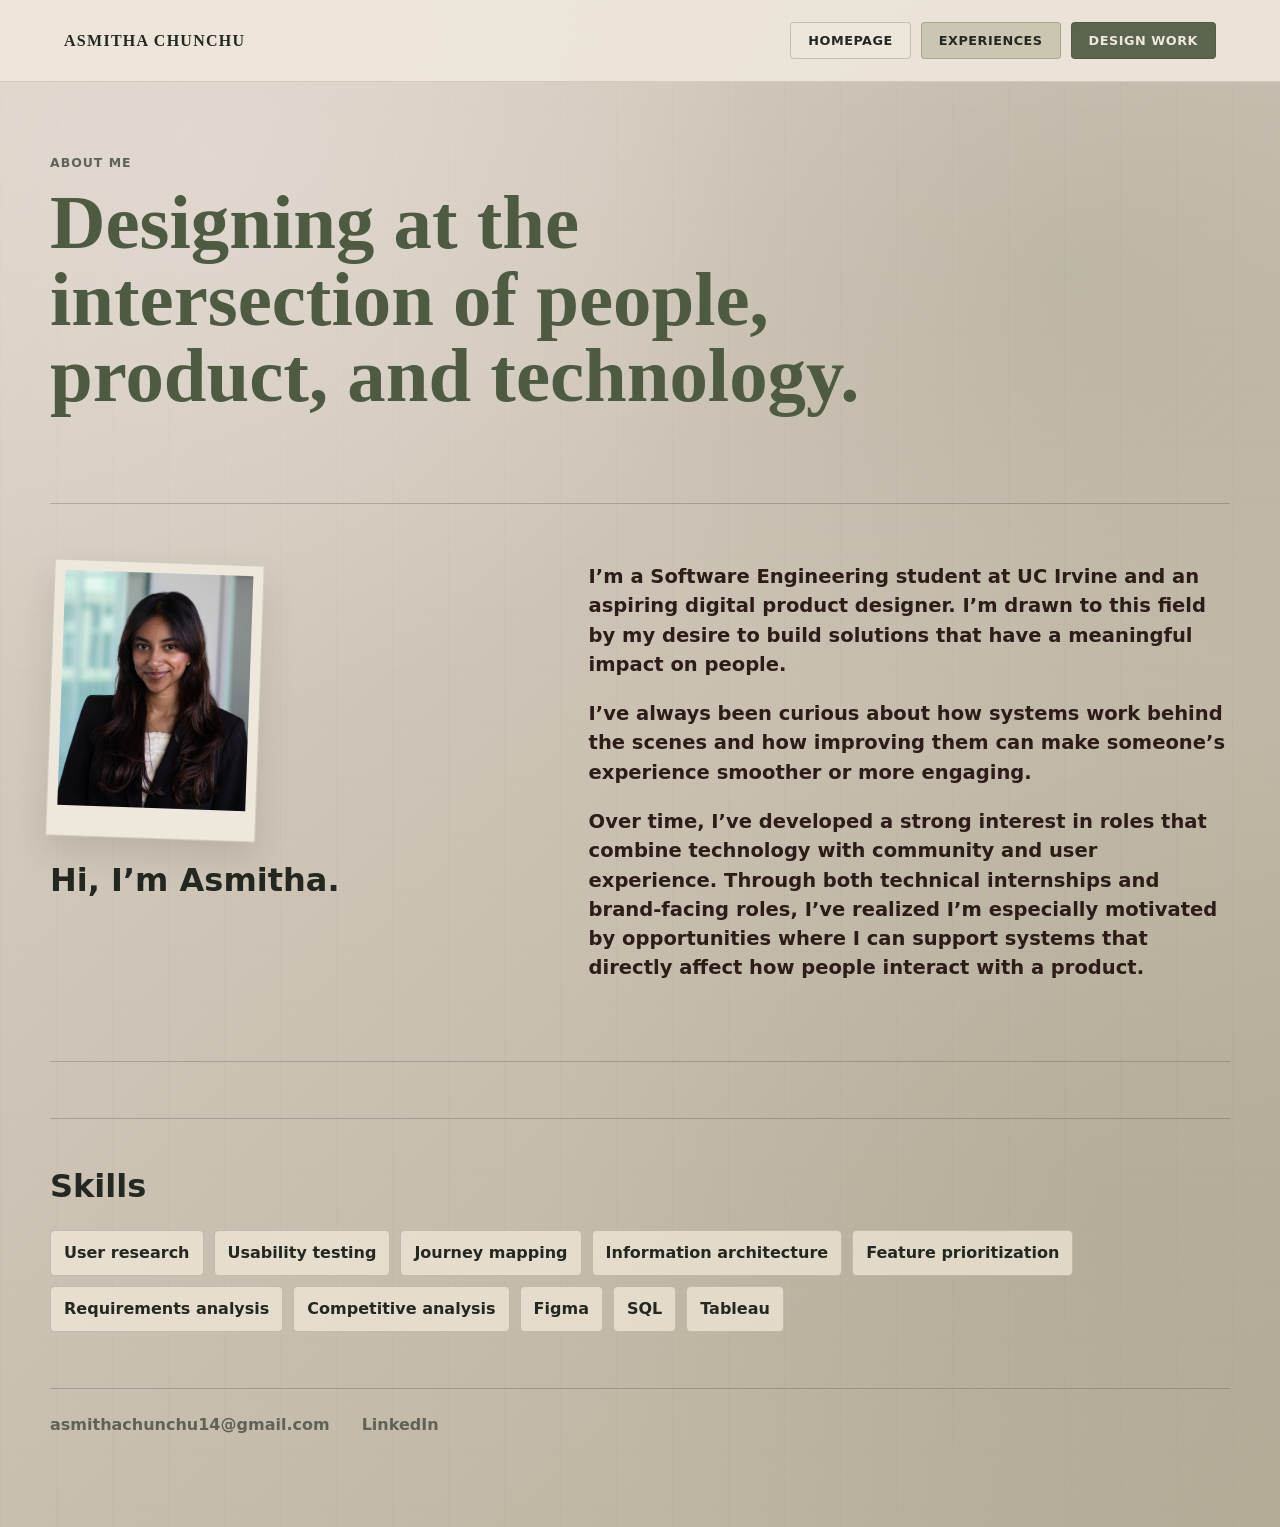
==== commit 8138e2a9: "Update portfolio theme and Keep it Filtered project" ====
--- a/about.html
+++ b/about.html
@@ -4,7 +4,7 @@
     <meta charset="utf-8">
     <meta name="viewport" content="width=device-width, initial-scale=1">
     <title>About Me | Asmitha Chunchu</title>
-    <meta name="description" content="About Asmitha Chunchu, product designer and software engineering student.">
+    <meta name="description" content="About Asmitha Chunchu, digital product designer and software engineering student.">
     <link rel="stylesheet" href="styles.css">
   </head>
   <body>
@@ -32,7 +32,7 @@
         </div>
         <div class="stacked-copy">
           <p>
-            I’m a Software Engineering student at UC Irvine and an aspiring product designer. I’m drawn to this field
+            I’m a Software Engineering student at UC Irvine and an aspiring digital product designer. I’m drawn to this field
             by my desire to build solutions that have a meaningful impact on people.
           </p>
           <p>
--- a/styles.css
+++ b/styles.css
@@ -1,23 +1,23 @@
 :root {
-  --ink: #30242a;
-  --muted: #765b64;
-  --paper: #d2bec2;
-  --panel: #eadde0;
-  --folder: #bfa1a8;
-  --line: #92727b;
-  --tab-one: #eadde0;
-  --tab-two: #b48d96;
-  --tab-three: #806a72;
-  --cherry: #70404c;
+  --ink: #252821;
+  --muted: #5f6255;
+  --paper: #d6cdbf;
+  --panel: #eee7dc;
+  --folder: #c3b59f;
+  --line: #817b68;
+  --tab-one: #eee7dc;
+  --tab-two: #9b9d7f;
+  --tab-three: #6d705d;
+  --cherry: #4f5a43;
   --display: Didot, "Bodoni 72 Display", "Bodoni 72", "Bodoni 72 Oldstyle", Georgia, ui-serif, serif;
   --sage: #777061;
-  --blue: #aa99a0;
-  --coral: #9d6672;
-  --pink: #b48d96;
-  --tape: rgba(74, 47, 58, 0.26);
-  --cream: #eadde0;
-  --espresso: #30242a;
-  --taupe: #967984;
+  --blue: #8f998a;
+  --coral: #7f735e;
+  --pink: #9b9d7f;
+  --tape: rgba(79, 90, 67, 0.26);
+  --cream: #eee7dc;
+  --espresso: #252821;
+  --taupe: #807868;
 }
 
 * {
@@ -32,12 +32,12 @@
   min-height: 100vh;
   margin: 0;
   background:
-    radial-gradient(circle at 16% 10%, rgba(238, 226, 229, 0.58), transparent 30%),
-    radial-gradient(circle at 84% 18%, rgba(133, 92, 103, 0.18), transparent 28%),
-    radial-gradient(circle at 86% 78%, rgba(128, 106, 114, 0.14), transparent 31%),
+    radial-gradient(circle at 16% 10%, rgba(229, 220, 214, 0.62), transparent 32%),
+    radial-gradient(circle at 84% 18%, rgba(111, 118, 91, 0.14), transparent 30%),
+    radial-gradient(circle at 86% 78%, rgba(138, 143, 119, 0.18), transparent 34%),
     linear-gradient(90deg, rgba(58, 54, 39, 0.018) 1px, transparent 1px),
     linear-gradient(0deg, rgba(58, 54, 39, 0.014) 1px, transparent 1px),
-    linear-gradient(135deg, #dccbd0 0%, #bfa7ae 48%, #9f858e 100%);
+    linear-gradient(135deg, #ded6ca 0%, #cbc2b4 46%, #b6ad98 100%);
   background-size: auto, auto, auto, 56px 56px, 56px 56px, auto;
   color: var(--ink);
   font-family: Inter, ui-sans-serif, system-ui, -apple-system, BlinkMacSystemFont, "Segoe UI", sans-serif;
@@ -47,13 +47,13 @@
 
 body.experiences-page {
   background:
-    radial-gradient(circle at 14% 14%, rgba(238, 226, 229, 0.5), transparent 28%),
-    radial-gradient(circle at 82% 20%, rgba(133, 92, 103, 0.16), transparent 30%),
-    radial-gradient(circle at 78% 82%, rgba(109, 69, 82, 0.18), transparent 34%),
-    linear-gradient(120deg, rgba(205, 179, 186, 0.52), rgba(222, 207, 211, 0.86) 48%, rgba(145, 119, 128, 0.42)),
+    radial-gradient(circle at 14% 14%, rgba(229, 220, 214, 0.56), transparent 30%),
+    radial-gradient(circle at 82% 20%, rgba(111, 118, 91, 0.14), transparent 30%),
+    radial-gradient(circle at 78% 82%, rgba(138, 143, 119, 0.18), transparent 34%),
+    linear-gradient(120deg, rgba(208, 193, 188, 0.62), rgba(224, 214, 211, 0.86) 48%, rgba(157, 151, 128, 0.4)),
     linear-gradient(90deg, rgba(58, 54, 39, 0.018) 1px, transparent 1px),
     linear-gradient(0deg, rgba(58, 54, 39, 0.014) 1px, transparent 1px),
-    #cdbbc1;
+    #cec5b7;
   background-size: auto, auto, auto, auto, 56px 56px, 56px 56px, auto;
 }
 
@@ -63,7 +63,7 @@
   z-index: -1;
   pointer-events: none;
   background:
-    linear-gradient(90deg, rgba(234, 221, 224, 0.3), transparent 22%, rgba(128, 106, 114, 0.06) 78%),
+    linear-gradient(90deg, rgba(238, 231, 220, 0.3), transparent 22%, rgba(109, 112, 93, 0.06) 78%),
     repeating-linear-gradient(0deg, rgba(43, 27, 23, 0.026) 0 1px, transparent 1px 6px);
   mix-blend-mode: multiply;
   content: "";
@@ -85,7 +85,7 @@
   justify-content: space-between;
   gap: 24px;
   padding: 22px clamp(22px, 5vw, 72px);
-  background: rgba(234, 221, 224, 0.92);
+  background: rgba(238, 231, 220, 0.92);
   border-bottom: 1px solid rgba(58, 54, 39, 0.14);
   backdrop-filter: blur(18px);
 }
@@ -119,20 +119,20 @@
   padding: 8px 17px;
   border: 1px solid rgba(58, 54, 39, 0.22);
   border-radius: 4px;
-  background: rgba(234, 221, 224, 0.66);
+  background: rgba(238, 231, 220, 0.66);
   white-space: nowrap;
 }
 
 nav a[href="index.html"] {
-  background: rgba(234, 221, 224, 0.74);
+  background: rgba(238, 231, 220, 0.74);
 }
 
 nav a[href="experiences.html"] {
-  background: rgba(180, 141, 150, 0.42);
+  background: rgba(155, 157, 127, 0.42);
 }
 
 nav a[href="gallery.html"] {
-  background: rgba(112, 64, 76, 0.92);
+  background: rgba(79, 90, 67, 0.92);
 }
 
 nav a[href="gallery.html"] {
@@ -1016,8 +1016,8 @@
   gap: clamp(24px, 6vw, 72px);
   padding: clamp(28px, 4vw, 48px) 0;
   border-top: 0;
-  background: #8d6259;
-  box-shadow: 0 0 0 100vmax #8d6259;
+  background: #6c735c;
+  box-shadow: 0 0 0 100vmax #6c735c;
   clip-path: inset(0 -100vmax);
   color: var(--cream);
 }
@@ -1139,7 +1139,7 @@
 
 .poster-title h1 {
   margin: 0;
-  color: #8d6259;
+  color: #6c735c;
   font-family: var(--display);
   font-size: clamp(4.4rem, 9.2vw, 10rem);
   font-weight: 620;
@@ -1222,7 +1222,7 @@
   align-content: end;
   background:
     linear-gradient(135deg, rgba(141, 98, 89, 0.94), rgba(170, 123, 114, 0.82)),
-    #8d6259;
+    #6c735c;
   color: var(--cream);
 }
 
@@ -1284,7 +1284,7 @@
   justify-content: center;
   gap: 12px clamp(18px, 4vw, 54px);
   padding: clamp(24px, 4vw, 42px) 22px;
-  background: #8d6259;
+  background: #6c735c;
   color: var(--cream);
 }
 
@@ -1304,9 +1304,9 @@
   width: 100%;
   padding-top: 78px;
   background:
-    radial-gradient(circle at 12% 8%, rgba(180, 141, 150, 0.28), transparent 34%),
-    radial-gradient(circle at 86% 20%, rgba(112, 64, 76, 0.2), transparent 30%),
-    linear-gradient(180deg, #eadde0 0%, #cbb5bc 44%, #e2d2d7 100%);
+    radial-gradient(circle at 12% 8%, rgba(190, 172, 164, 0.36), transparent 34%),
+    radial-gradient(circle at 86% 20%, rgba(111, 118, 91, 0.18), transparent 30%),
+    linear-gradient(180deg, #eee7dc 0%, #c9c0b3 48%, #c9c0ad 100%);
   color: #2a261d;
   overflow: hidden;
 }
@@ -1328,10 +1328,10 @@
   min-height: clamp(560px, calc(82vh - 78px), 720px);
   padding: clamp(30px, 4vw, 54px) clamp(24px, 5vw, 64px) 0;
   background:
-    linear-gradient(120deg, rgba(74, 47, 58, 0.04) 1px, transparent 1px),
-    radial-gradient(circle at 88% 68%, rgba(180, 141, 150, 0.3), transparent 30%),
+    linear-gradient(120deg, rgba(79, 90, 67, 0.04) 1px, transparent 1px),
+    radial-gradient(circle at 88% 68%, rgba(151, 153, 124, 0.24), transparent 30%),
     radial-gradient(circle at 16% 76%, rgba(122, 120, 92, 0.12), transparent 26%),
-    linear-gradient(180deg, rgba(239, 229, 232, 0.9) 0%, rgba(203, 181, 188, 0.9) 100%);
+    linear-gradient(180deg, rgba(238, 231, 220, 0.94) 0%, rgba(203, 196, 181, 0.9) 58%, rgba(190, 186, 160, 0.72) 100%);
   background-size: 28px 28px, auto, auto, auto;
   isolation: isolate;
 }
@@ -1342,7 +1342,7 @@
   grid-template-columns: auto 1fr auto;
   align-items: start;
   gap: 18px;
-  color: #765b64;
+  color: #5f6255;
   font-size: 0.72rem;
   font-weight: 760;
   letter-spacing: 0.1em;
@@ -1353,7 +1353,7 @@
   order: 2;
   height: 1px;
   margin-top: 0.55rem;
-  background: rgba(118, 91, 100, 0.34);
+  background: rgba(95, 98, 85, 0.34);
   content: "";
 }
 
@@ -1369,7 +1369,7 @@
   z-index: 1;
   margin: 0 0 0 clamp(18px, 2.8vw, 46px);
   max-width: 620px;
-  color: #70404c;
+  color: #4f5a43;
   font-family: var(--display);
   font-size: clamp(4.4rem, 8.2vw, 8.7rem);
   font-weight: 620;
@@ -1399,14 +1399,14 @@
   top: 5.8rem;
   bottom: 3.8rem;
   width: 1px;
-  background: rgba(112, 64, 76, 0.3);
+  background: rgba(79, 90, 67, 0.3);
   content: "";
 }
 
 .royal-intro .title-line {
   margin: 0 0 22px;
   padding: 0 0 14px;
-  color: #967984;
+  color: #807868;
   font-size: clamp(0.95rem, 1.4vw, 1.25rem);
   letter-spacing: 0.22em;
 }
@@ -1431,27 +1431,32 @@
   min-width: 0;
   margin: 0;
   padding: 14px 16px;
-  border: 1px solid rgba(112, 64, 76, 0.14);
-  background: rgba(226, 199, 207, 0.62);
-  color: #3d3228;
+  border: 1px solid rgba(244, 239, 231, 0.2);
+  background: #6f765b;
+  color: #f4eeeb;
   font-size: 0.82rem;
-  font-weight: 680;
+  font-weight: 700;
   line-height: 1.35;
 }
 
 .royal-quick-notes span {
   display: block;
   margin-bottom: 5px;
-  color: #967984;
+  color: #f4eeeb;
   font-size: 0.68rem;
-  font-weight: 840;
+  font-weight: 880;
   letter-spacing: 0.12em;
   text-transform: uppercase;
 }
 
+.royal-intro .royal-quick-notes p:not(.title-line):not(.signature),
+.royal-intro .royal-quick-notes p:not(.title-line):not(.signature) span {
+  color: #f4eeeb;
+}
+
 .signature {
   margin: 0;
-  color: #9d6672;
+  color: #7f735e;
   font-family: "Snell Roundhand", "Brush Script MT", cursive;
   font-size: clamp(2rem, 4vw, 3.3rem);
   font-weight: 400;
@@ -1472,7 +1477,7 @@
   border-radius: 50% 50% 0 0;
   background:
     radial-gradient(circle at 50% 88%, rgba(241, 234, 220, 0.12), transparent 34%),
-    #70404c;
+    #4f5a43;
 }
 
 .royal-portrait::before {
@@ -1480,7 +1485,7 @@
   inset: 12% -8% 0;
   z-index: 0;
   border-radius: 50% 50% 0 0;
-  background: rgba(112, 64, 76, 0.9);
+  background: rgba(79, 90, 67, 0.9);
   content: "";
 }
 
@@ -1513,8 +1518,8 @@
   padding: clamp(26px, 4vw, 44px) clamp(24px, 5vw, 64px) clamp(32px, 4.5vw, 52px);
   background:
     radial-gradient(circle at 12% 18%, rgba(247, 236, 230, 0.12), transparent 28%),
-    linear-gradient(135deg, #70404c 0%, #84606a 100%);
-  color: #f7eaf0;
+    linear-gradient(135deg, #4f5a43 0%, #697159 100%);
+  color: #f4efe7;
 }
 
 .royal-band-title {
@@ -1523,12 +1528,12 @@
   grid-template-columns: 1fr auto 1fr;
   align-items: center;
   gap: 18px;
-  color: #eadde0;
+  color: #eee7dc;
 }
 
 .royal-band-title span {
   height: 1px;
-  background: rgba(247, 234, 240, 0.32);
+  background: rgba(244, 239, 231, 0.32);
 }
 
 .royal-band-title p {
@@ -1557,7 +1562,7 @@
 .pacsun-work-card img {
   object-fit: contain;
   object-position: center;
-  background: #eadde0;
+  background: #eee7dc;
 }
 
 .royal-work-card p,
@@ -1568,7 +1573,7 @@
 
 .royal-work-card p,
 .royal-work-card span {
-  color: rgba(247, 234, 240, 0.8);
+  color: rgba(244, 239, 231, 0.8);
   font-size: 0.72rem;
   font-weight: 760;
   letter-spacing: 0.1em;
@@ -1576,7 +1581,7 @@
 }
 
 .royal-work-card h2 {
-  color: #fff7fa;
+  color: #f8f5ed;
   font-family: var(--display);
   font-size: clamp(1.25rem, 2.2vw, 2.05rem);
   font-weight: 560;
@@ -1590,8 +1595,8 @@
   align-items: center;
   padding: clamp(28px, 4vw, 46px) clamp(24px, 5vw, 64px);
   background:
-    radial-gradient(circle at 94% 12%, rgba(128, 106, 114, 0.1), transparent 28%),
-    linear-gradient(180deg, #e8d8dc 0%, #d0bdc3 100%);
+    radial-gradient(circle at 94% 12%, rgba(109, 112, 93, 0.1), transparent 28%),
+    linear-gradient(180deg, #e7dfd2 0%, #c8bdab 100%);
 }
 
 .royal-details-copy {
@@ -1600,7 +1605,7 @@
 
 .royal-kicker {
   margin: 0 0 14px;
-  color: #9d6672;
+  color: #7f735e;
   font-size: 0.72rem;
   font-weight: 820;
   letter-spacing: 0.18em;
@@ -1610,7 +1615,7 @@
 .royal-details-copy h2 {
   max-width: 560px;
   margin: 0;
-  color: #30242a;
+  color: #252821;
   font-family: var(--display);
   font-size: clamp(1.9rem, 3.2vw, 3.45rem);
   font-weight: 580;
@@ -1622,8 +1627,8 @@
   display: grid;
   grid-template-columns: repeat(3, minmax(0, 1fr));
   gap: 1px;
-  border: 1px solid rgba(112, 64, 76, 0.16);
-  background: rgba(112, 64, 76, 0.16);
+  border: 1px solid rgba(79, 90, 67, 0.16);
+  background: rgba(79, 90, 67, 0.16);
 }
 
 .royal-strength-grid article {
@@ -1632,7 +1637,7 @@
   gap: 12px;
   min-height: 178px;
   padding: clamp(18px, 2.5vw, 26px);
-  background: rgba(245, 235, 238, 0.66);
+  background: rgba(244, 239, 231, 0.66);
 }
 
 .royal-strength-grid span {
@@ -1640,12 +1645,12 @@
   place-items: center;
   width: 42px;
   aspect-ratio: 1;
-  border: 1px solid rgba(150, 121, 132, 0.36);
+  border: 1px solid rgba(129, 123, 104, 0.36);
   border-radius: 50%;
-  color: #70404c;
+  color: #4f5a43;
   font-family: var(--display);
   font-size: 0.95rem;
-  background: rgba(180, 141, 150, 0.16);
+  background: rgba(155, 157, 127, 0.16);
 }
 
 .royal-strength-grid h3,
@@ -1654,7 +1659,7 @@
 }
 
 .royal-strength-grid h3 {
-  color: #70404c;
+  color: #4f5a43;
   font-family: var(--display);
   font-size: clamp(1.35rem, 2.2vw, 2rem);
   font-weight: 620;
@@ -1662,7 +1667,7 @@
 }
 
 .royal-strength-grid p {
-  color: rgba(48, 36, 42, 0.84);
+  color: rgba(37, 40, 33, 0.84);
   font-size: 0.92rem;
   font-weight: 620;
   line-height: 1.48;
@@ -1674,10 +1679,10 @@
   gap: clamp(22px, 4vw, 54px);
   align-items: center;
   padding: 20px clamp(24px, 5vw, 64px);
-  border-top: 1px solid rgba(112, 64, 76, 0.18);
-  border-bottom: 1px solid rgba(112, 64, 76, 0.18);
-  background: #d1c0c5;
-  color: #70404c;
+  border-top: 1px solid rgba(79, 90, 67, 0.18);
+  border-bottom: 1px solid rgba(79, 90, 67, 0.18);
+  background: #d4cabd;
+  color: #4f5a43;
 }
 
 .royal-toolkit-title {
@@ -1689,7 +1694,7 @@
 
 .royal-toolkit-title span {
   height: 1px;
-  background: rgba(112, 64, 76, 0.26);
+  background: rgba(79, 90, 67, 0.26);
 }
 
 .royal-toolkit-title p {
@@ -1711,10 +1716,10 @@
 .royal-skill-list p {
   margin: 0;
   padding: 9px 14px;
-  border: 1px solid rgba(112, 64, 76, 0.18);
+  border: 1px solid rgba(79, 90, 67, 0.18);
   border-radius: 999px;
-  background: rgba(232, 219, 223, 0.7);
-  color: #30242a;
+  background: rgba(232, 225, 214, 0.7);
+  color: #252821;
   font-size: 0.78rem;
   font-weight: 780;
   letter-spacing: 0.08em;
@@ -1726,14 +1731,14 @@
   grid-template-columns: minmax(260px, 0.85fr) minmax(320px, 1fr);
   gap: clamp(28px, 5vw, 74px);
   padding: clamp(34px, 5vw, 60px) clamp(24px, 5vw, 64px);
-  background: linear-gradient(135deg, #70404c 0%, #56313d 100%);
-  color: #f7eaf0;
+  background: linear-gradient(135deg, #4f5a43 0%, #3f4737 100%);
+  color: #f4efe7;
 }
 
 .royal-contact h2 {
   margin: 10px 0 0;
   max-width: 520px;
-  color: #fff7fa;
+  color: #f8f5ed;
   font-family: var(--display);
   font-size: clamp(2rem, 4vw, 3.7rem);
   font-weight: 560;
@@ -1742,7 +1747,7 @@
 
 .royal-contact .contact-list a,
 .royal-contact .contact-list span {
-  color: #f7eaf0;
+  color: #f4efe7;
 }
 
 .page-shell {
@@ -2051,10 +2056,10 @@
 body.design-work-page,
 body.case-study-page {
   background:
-    radial-gradient(circle at 18% 12%, rgba(238, 226, 229, 0.52), transparent 30%),
-    radial-gradient(circle at 78% 20%, rgba(133, 92, 103, 0.16), transparent 28%),
-    radial-gradient(circle at 82% 86%, rgba(128, 106, 114, 0.14), transparent 34%),
-    linear-gradient(135deg, #dccbd0 0%, #bfa7ae 56%, #9f858e 100%);
+    radial-gradient(circle at 18% 12%, rgba(229, 220, 214, 0.58), transparent 32%),
+    radial-gradient(circle at 78% 20%, rgba(111, 118, 91, 0.14), transparent 30%),
+    radial-gradient(circle at 82% 86%, rgba(138, 143, 119, 0.18), transparent 34%),
+    linear-gradient(135deg, #ded6ca 0%, #cbc2b4 54%, #b6ad98 100%);
 }
 
 .project-index {
@@ -2070,9 +2075,9 @@
   display: grid;
   grid-template-rows: minmax(320px, 1fr) auto;
   overflow: hidden;
-  border: 1px solid rgba(112, 64, 76, 0.18);
+  border: 1px solid rgba(79, 90, 67, 0.18);
   border-radius: 42px 0 42px 0;
-  background: rgba(234, 221, 224, 0.64);
+  background: rgba(214, 197, 202, 0.72);
   box-shadow: 10px 14px 30px rgba(47, 32, 27, 0.1);
   backdrop-filter: blur(3px);
   transition: transform 180ms ease, box-shadow 180ms ease;
@@ -2085,8 +2090,8 @@
 
 .project-card-copy {
   padding: clamp(22px, 3vw, 32px);
-  border-top: 1px solid rgba(112, 64, 76, 0.16);
-  background: rgba(234, 221, 224, 0.78);
+  border-top: 1px solid rgba(79, 90, 67, 0.16);
+  background: #d9d1c2;
 }
 
 .project-card-copy h2 {
@@ -2099,7 +2104,7 @@
 .project-card-copy p:not(.date) {
   max-width: 520px;
   margin: 14px 0 0;
-  color: #30242a;
+  color: #252821;
   font-weight: 620;
 }
 
@@ -2111,7 +2116,7 @@
   width: fit-content;
   margin-top: 22px;
   padding: 9px 14px;
-  border: 1px solid rgba(112, 64, 76, 0.3);
+  border: 1px solid rgba(79, 90, 67, 0.3);
   border-radius: 999px;
   color: var(--cherry);
   font-size: 0.78rem;
@@ -2139,7 +2144,7 @@
   display: grid;
   align-content: center;
   border-top: 0;
-  border-left: 1px solid rgba(112, 64, 76, 0.16);
+  border-left: 1px solid rgba(79, 90, 67, 0.16);
 }
 
 .project-card.filters-project {
@@ -2152,7 +2157,7 @@
 
 .project-card.filters-project .project-card-copy {
   align-content: start;
-  border-top: 1px solid rgba(112, 64, 76, 0.16);
+  border-top: 1px solid rgba(79, 90, 67, 0.16);
   border-left: 0;
 }
 
@@ -2167,15 +2172,15 @@
   position: relative;
   min-height: 340px;
   overflow: hidden;
-  background: #30242a;
+  background: #252821;
 }
 
 .project-image-visual::after {
   position: absolute;
   inset: 0;
   background:
-    linear-gradient(0deg, rgba(48, 36, 42, 0.14), transparent 45%),
-    radial-gradient(circle at 20% 18%, rgba(234, 221, 224, 0.16), transparent 28%);
+    linear-gradient(0deg, rgba(37, 40, 33, 0.14), transparent 45%),
+    radial-gradient(circle at 20% 18%, rgba(217, 209, 194, 0.16), transparent 28%);
   pointer-events: none;
   content: "";
 }
@@ -2199,21 +2204,21 @@
 }
 
 .project-card.filters-project .project-image-visual img,
-.royal-work-card img[src*="pacsun-filter"],
-.case-study-page .case-feature > img[src*="pacsun-filter"] {
-  object-fit: cover;
+.royal-work-card img[src*="keep-it-filtered"],
+.case-study-page .case-feature > img[src*="keep-it-filtered"] {
+  object-fit: contain;
   object-position: center;
-  background: #eadde0;
+  background: #d9d1c2;
 }
 
 .project-card.filters-project .project-image-visual img {
-  object-fit: cover;
+  object-fit: contain;
   padding: 0;
 }
 
 .project-card.filters-project .project-image-visual,
 .pacsun-case-feature {
-  background: #eadde0;
+  background: #d9d1c2;
 }
 
 .project-card.dsp-project .project-image-visual img,
@@ -2405,8 +2410,8 @@
 .case-meta {
   display: grid;
   gap: 1px;
-  border: 1px solid rgba(63, 74, 52, 0.18);
-  background: rgba(63, 74, 52, 0.12);
+  border: 1px solid rgba(244, 239, 231, 0.2);
+  background: rgba(83, 56, 64, 0.38);
 }
 
 .case-meta p {
@@ -2414,24 +2419,30 @@
   display: grid;
   gap: 5px;
   padding: 16px;
-  background: rgba(244, 239, 231, 0.92);
-  color: #2d1c18;
-  font-weight: 660;
+  background: #6f765b;
+  color: #f4eeeb;
+  font-weight: 700;
+}
+
+.case-hero .case-meta p:not(.eyebrow),
+.case-hero .case-meta strong {
+  color: #f4eeeb;
 }
 
 .case-meta strong {
-  color: var(--cherry);
+  color: #f4eeeb;
   font-size: 0.72rem;
+  font-weight: 900;
   letter-spacing: 0.1em;
   text-transform: uppercase;
 }
 
 .case-feature {
   margin-bottom: clamp(34px, 5vw, 58px);
-  border: 1px solid rgba(112, 64, 76, 0.18);
+  border: 1px solid rgba(79, 90, 67, 0.18);
   border-radius: 8px;
   overflow: hidden;
-  background: #30242a;
+  background: #252821;
 }
 
 .case-feature .project-visual,
@@ -2461,23 +2472,37 @@
   grid-template-columns: repeat(3, minmax(0, 1fr));
   gap: 1px;
   margin: clamp(20px, 4vw, 42px) 0;
-  border: 1px solid rgba(63, 74, 52, 0.18);
-  background: rgba(63, 74, 52, 0.16);
+  border: 1px solid rgba(244, 239, 231, 0.2);
+  background: rgba(83, 56, 64, 0.38);
 }
 
 .process-grid article {
   padding: clamp(20px, 3vw, 30px);
-  background: rgba(244, 239, 231, 0.92);
+  background: #6f765b;
 }
 
 .process-grid h3 {
   margin: 0;
+  color: #f4eeeb;
   font-size: clamp(1.55rem, 2.4vw, 2.2rem);
 }
 
+.process-grid .date {
+  color: #f4eeeb;
+  font-weight: 900;
+}
+
 .process-grid p:not(.date) {
-  color: #2d1c18;
-  font-weight: 610;
+  color: #f4eeeb;
+  font-weight: 680;
+}
+
+.case-meta p,
+.case-meta p strong,
+.process-grid article,
+.process-grid article h3,
+.process-grid article p {
+  color: #f4eeeb;
 }
 
 .gallery-card {
@@ -2783,7 +2808,15 @@
   nav {
     width: 100%;
     justify-content: space-between;
-    gap: 12px;
+    gap: 8px;
+  }
+
+  nav a {
+    flex: 1 1 0;
+    justify-content: center;
+    min-width: 0;
+    padding-inline: 10px;
+    text-align: center;
   }
 
   .page-shell {
@@ -2812,6 +2845,29 @@
     grid-template-columns: 1fr;
   }
 
+  .project-card,
+  .project-card:nth-child(1),
+  .project-card.filters-project {
+    grid-template-columns: 1fr;
+    grid-template-rows: auto auto;
+    min-height: auto;
+  }
+
+  .project-card:nth-child(1) .project-card-copy {
+    border-top: 1px solid rgba(79, 90, 67, 0.16);
+    border-left: 0;
+  }
+
+  .project-image-visual {
+    min-height: 260px;
+  }
+
+  .project-image-visual img,
+  .project-card.filters-project .project-image-visual img {
+    object-fit: contain;
+    object-position: center;
+  }
+
   .royal-hero {
     min-height: auto;
     padding: 30px 22px 0;
@@ -3039,7 +3095,27 @@
   }
 
   nav {
-    font-size: 0.82rem;
+    gap: 6px;
+    font-size: 0.68rem;
+    letter-spacing: 0.02em;
+  }
+
+  nav a {
+    min-height: 32px;
+    padding: 7px 6px;
+  }
+
+  .project-card {
+    min-height: auto;
+  }
+
+  .project-image-visual {
+    min-height: 220px;
+  }
+
+  .project-image-visual img,
+  .project-card.filters-project .project-image-visual img {
+    object-fit: contain;
   }
 
   .home-shell {
